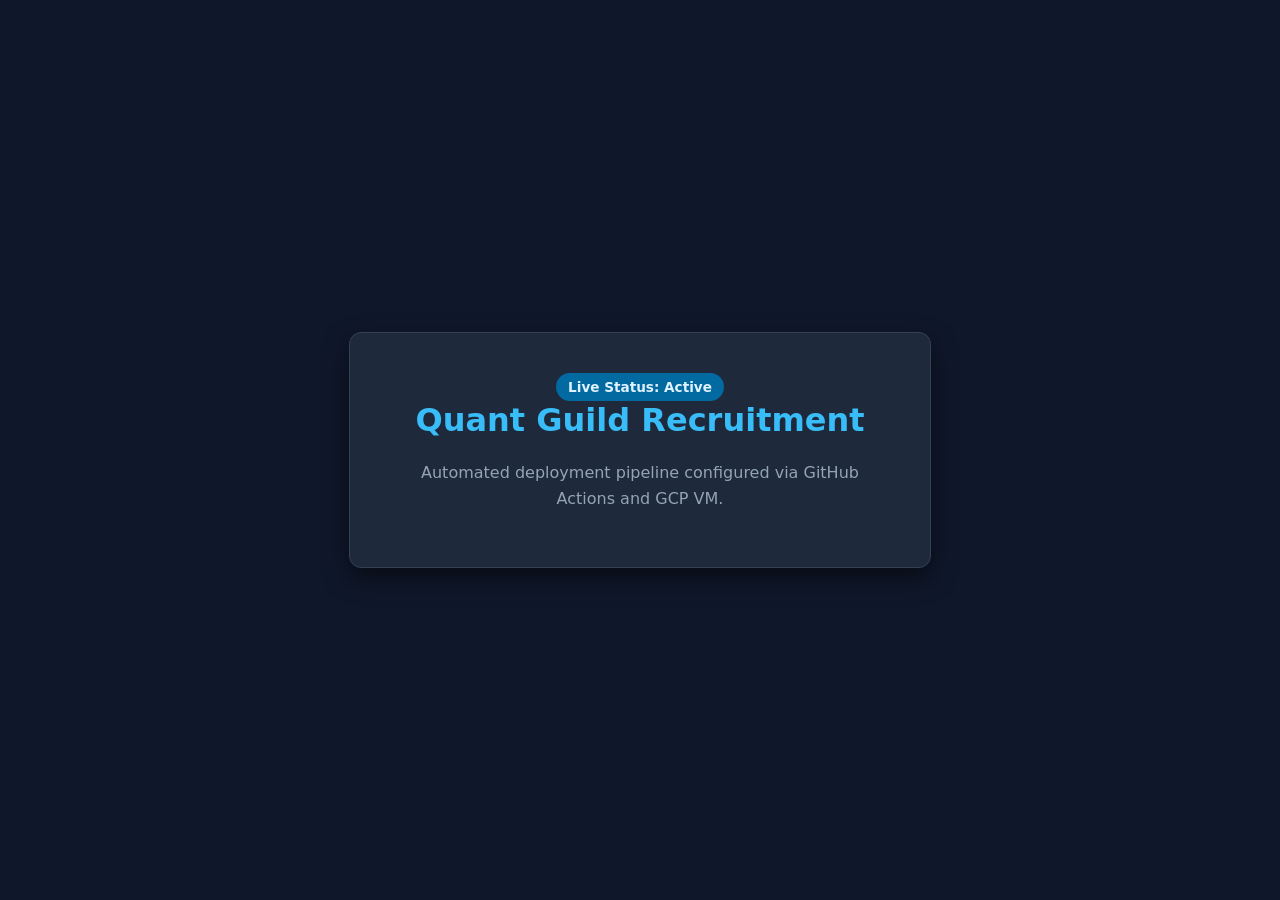
==== index.html @ cc19357f "workflow check" ====
<!DOCTYPE html>
<html lang="en">
<head>
    <meta charset="UTF-8">
    <meta name="viewport" content="width=device-width, initial-scale=1.0">
    <title>Trading Bot Recruitment</title>
    <style>
        body { font-family: system-ui, sans-serif; background: #0f172a; color: #f8fafc; display: flex; justify-content: center; align-items: center; min-height: 100vh; margin: 0; }
        .card { background: #1e293b; padding: 2.5rem; border-radius: 12px; box-shadow: 0 10px 25px rgba(0,0,0,0.5); max-width: 500px; text-align: center; border: 1px solid #334155; }
        h1 { color: #38bdf8; margin-top: 0; }
        p { color: #94a3b8; line-height: 1.6; }
        .status { display: inline-block; padding: 6px 12px; background: #0369a1; color: #e0f2fe; border-radius: 20px; font-size: 0.85rem; font-weight: 600; }
    </style>
</head>
<body>
    <div class="card">
        <span class="status">Live Status: Active</span>
        <h1>Quant Guild Recruitment</h1>
        <p>Automated deployment pipeline configured via GitHub Actions and GCP VM.</p>
    </div>
</body>
</html>
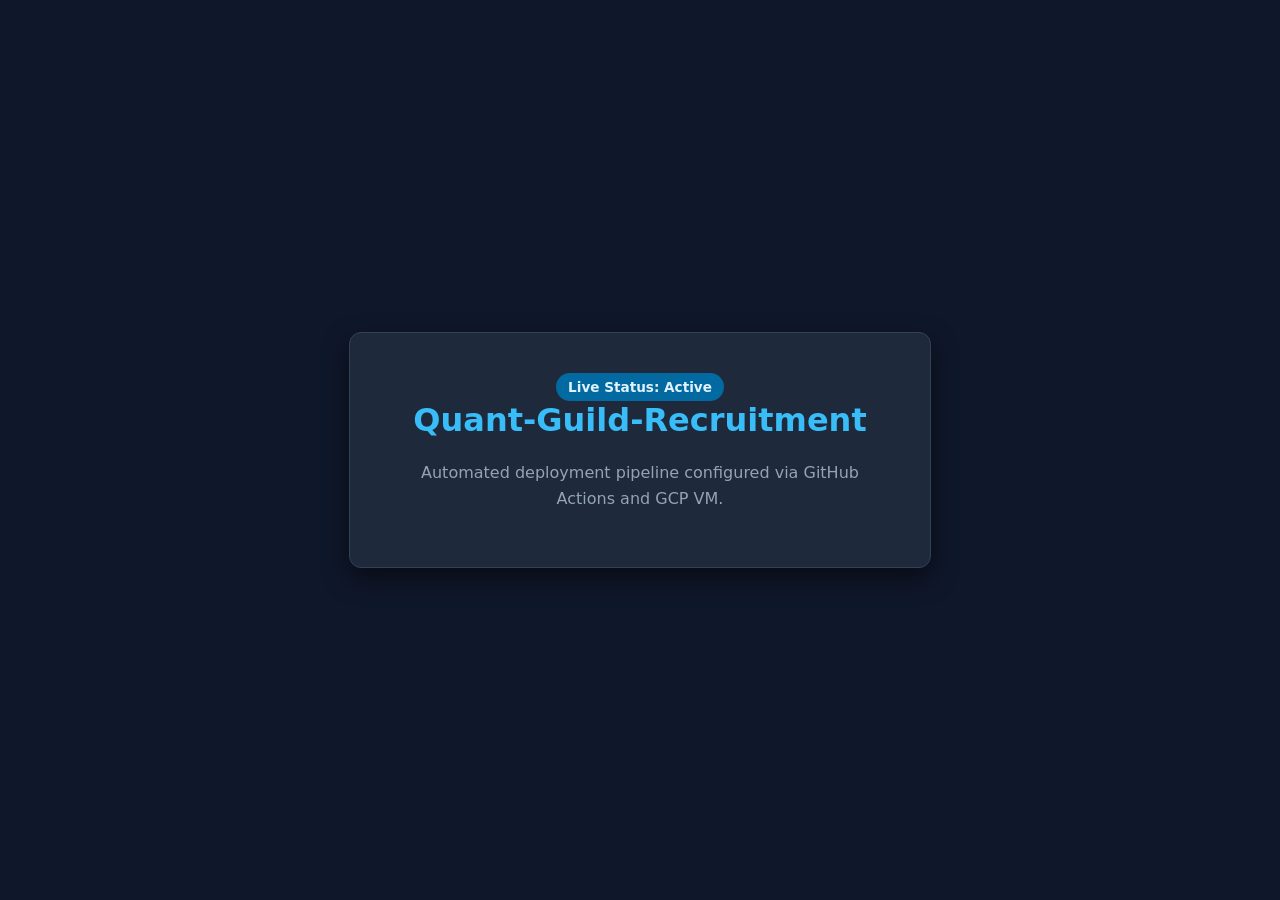
==== commit 2de19deb: "updated html" ====
--- a/index.html
+++ b/index.html
@@ -3,7 +3,7 @@
 <head>
     <meta charset="UTF-8">
     <meta name="viewport" content="width=device-width, initial-scale=1.0">
-    <title>Trading Bot Recruitment</title>
+    <title>Quant_Guild_Recruitment</title>
     <style>
         body { font-family: system-ui, sans-serif; background: #0f172a; color: #f8fafc; display: flex; justify-content: center; align-items: center; min-height: 100vh; margin: 0; }
         .card { background: #1e293b; padding: 2.5rem; border-radius: 12px; box-shadow: 0 10px 25px rgba(0,0,0,0.5); max-width: 500px; text-align: center; border: 1px solid #334155; }
@@ -15,7 +15,7 @@
 <body>
     <div class="card">
         <span class="status">Live Status: Active</span>
-        <h1>Quant Guild Recruitment</h1>
+        <h1>Quant-Guild-Recruitment</h1>
         <p>Automated deployment pipeline configured via GitHub Actions and GCP VM.</p>
     </div>
 </body>
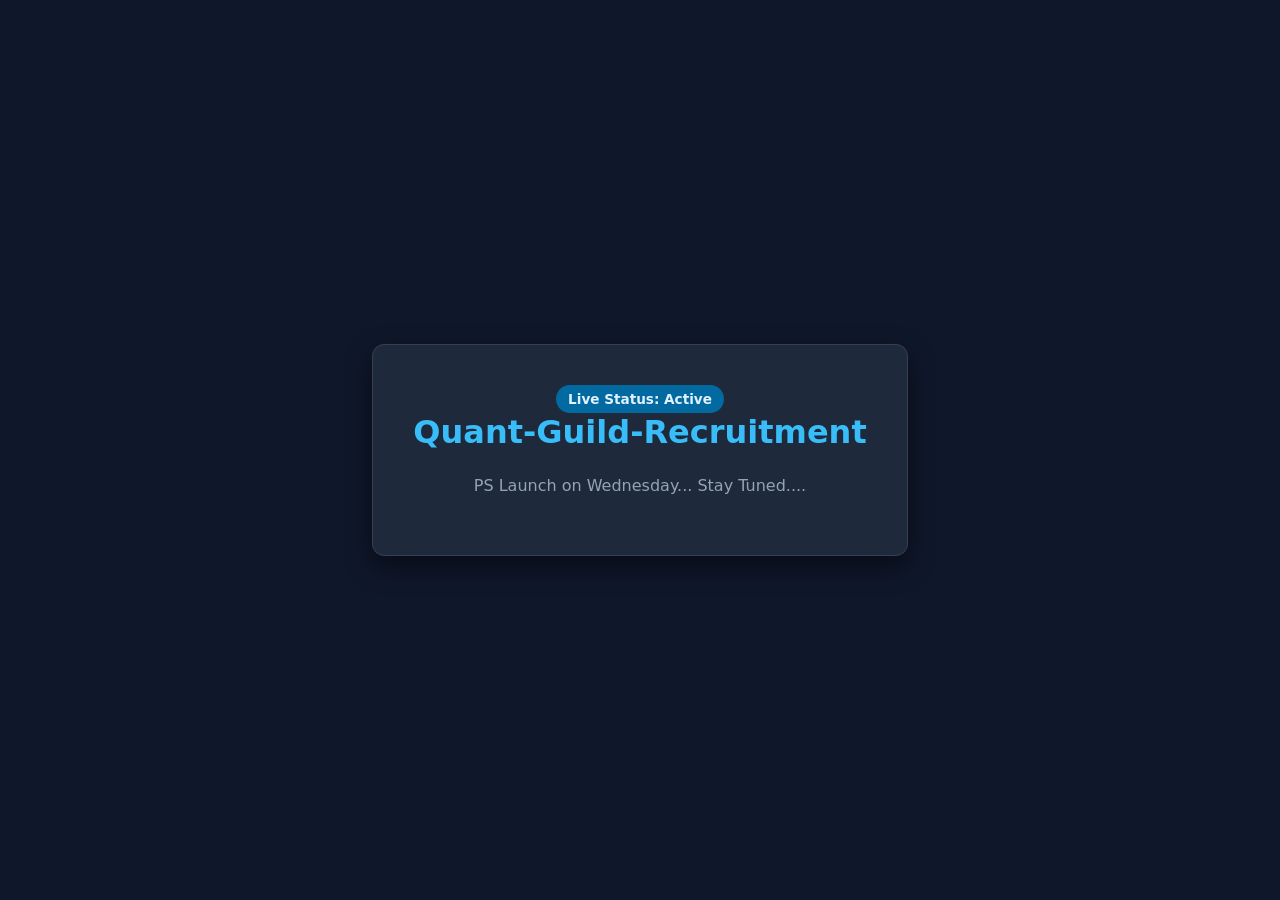
==== commit db98109c: "updated html" ====
--- a/index.html
+++ b/index.html
@@ -16,7 +16,7 @@
     <div class="card">
         <span class="status">Live Status: Active</span>
         <h1>Quant-Guild-Recruitment</h1>
-        <p>Automated deployment pipeline configured via GitHub Actions and GCP VM.</p>
+        <p>PS Launch on Wednesday... Stay Tuned....</p>
     </div>
 </body>
 </html>
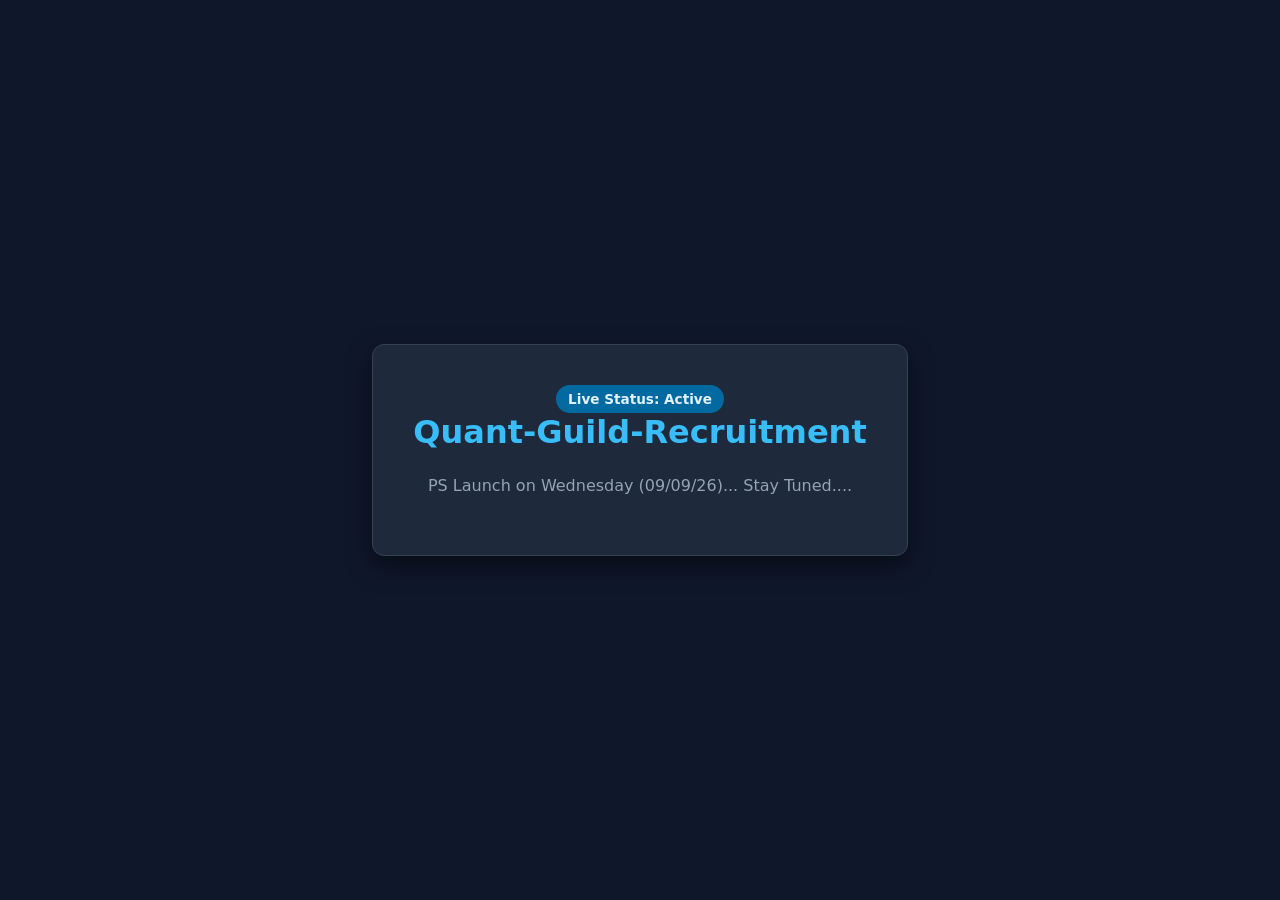
==== commit 53e94ac2: "updating html, tweaking" ====
--- a/index.html
+++ b/index.html
@@ -16,7 +16,7 @@
     <div class="card">
         <span class="status">Live Status: Active</span>
         <h1>Quant-Guild-Recruitment</h1>
-        <p>PS Launch on Wednesday... Stay Tuned....</p>
+        <p>PS Launch on Wednesday (09/09/26)... Stay Tuned....</p>
     </div>
 </body>
 </html>
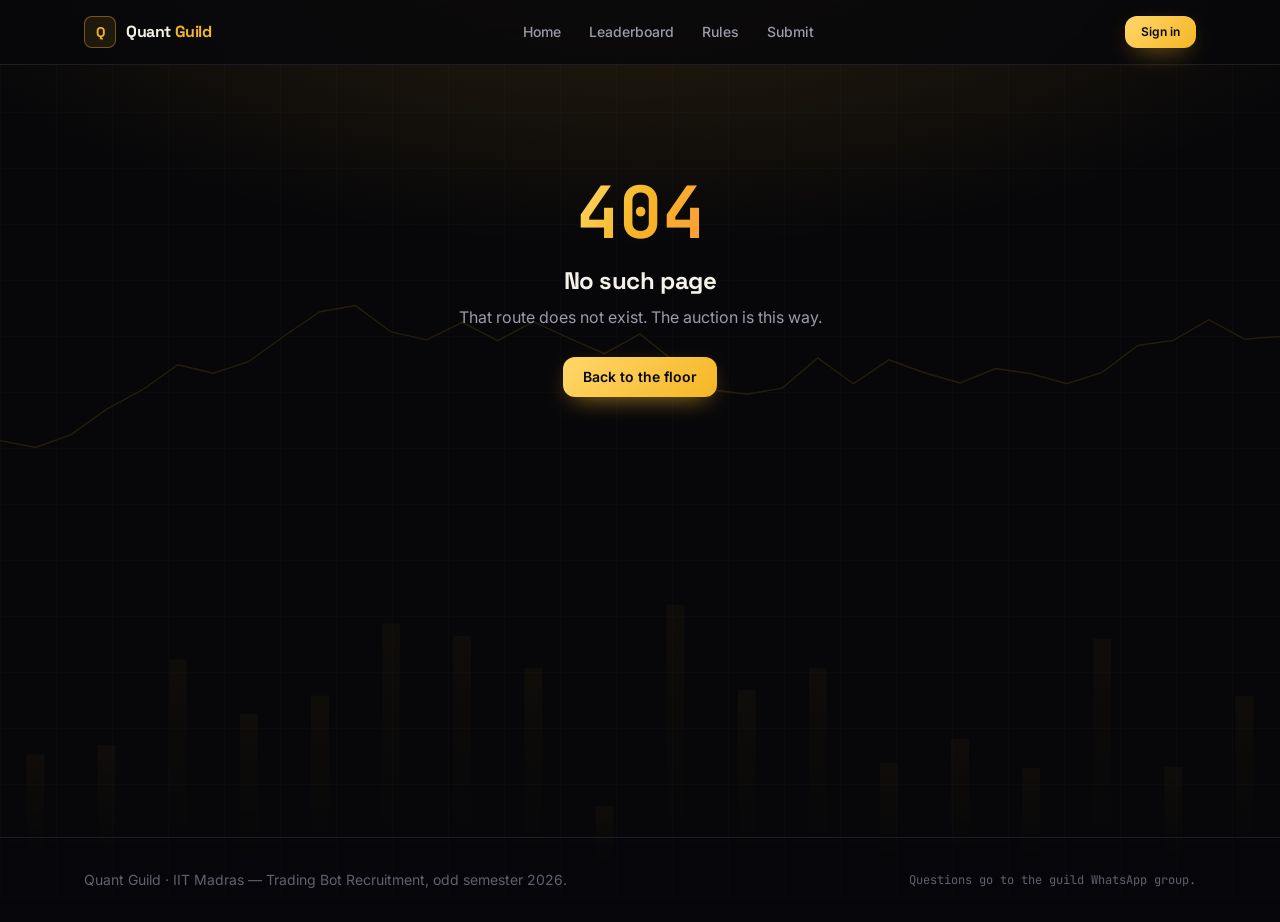
==== commit 75059c0e: "feat: competition website, live leaderboard, sandbox and showdown scheduler Turns the repo from an e" ====
--- a/index.html
+++ b/index.html
@@ -1,22 +1,39 @@
 <!DOCTYPE html>
 <html lang="en">
 <head>
-    <meta charset="UTF-8">
-    <meta name="viewport" content="width=device-width, initial-scale=1.0">
-    <title>Quant_Guild_Recruitment</title>
-    <style>
-        body { font-family: system-ui, sans-serif; background: #0f172a; color: #f8fafc; display: flex; justify-content: center; align-items: center; min-height: 100vh; margin: 0; }
-        .card { background: #1e293b; padding: 2.5rem; border-radius: 12px; box-shadow: 0 10px 25px rgba(0,0,0,0.5); max-width: 500px; text-align: center; border: 1px solid #334155; }
-        h1 { color: #38bdf8; margin-top: 0; }
-        p { color: #94a3b8; line-height: 1.6; }
-        .status { display: inline-block; padding: 6px 12px; background: #0369a1; color: #e0f2fe; border-radius: 20px; font-size: 0.85rem; font-weight: 600; }
-    </style>
+<meta charset="UTF-8">
+<meta name="viewport" content="width=device-width, initial-scale=1.0">
+<title>Quant Guild · Trading Bot Recruitment</title>
+<meta name="description" content="Build a bidding bot, submit it, and watch it fight the field every two hours. Quant Guild recruitment, IIT Madras.">
+<meta name="theme-color" content="#07070a">
+<link rel="icon" href="/web/favicon.svg" type="image/svg+xml">
+<link rel="preconnect" href="https://fonts.googleapis.com">
+<link rel="preconnect" href="https://fonts.gstatic.com" crossorigin>
+<link href="https://fonts.googleapis.com/css2?family=Space+Grotesk:wght@500;600;700&family=Inter:wght@400;500;600&family=JetBrains+Mono:wght@400;500;700&display=swap" rel="stylesheet">
+<link rel="stylesheet" href="/web/css/app.css">
 </head>
 <body>
-    <div class="card">
-        <span class="status">Live Status: Active</span>
-        <h1>Quant-Guild-Recruitment</h1>
-        <p>PS Launch on Wednesday (09/09/26)... Stay Tuned....</p>
-    </div>
+
+<!-- Animated trading-floor backdrop; purely decorative. -->
+<canvas id="backdrop" class="pointer-events-none fixed inset-0 -z-10 h-full w-full opacity-45" aria-hidden="true"></canvas>
+<div class="grid-backdrop pointer-events-none fixed inset-0 -z-10 opacity-25" aria-hidden="true"></div>
+<div class="hero-glow pointer-events-none fixed inset-0 -z-10" aria-hidden="true"></div>
+
+<a href="#app" class="sr-only focus:not-sr-only focus:absolute focus:left-4 focus:top-4 focus:z-50 focus:rounded-lg focus:bg-gold focus:px-4 focus:py-2 focus:font-semibold focus:text-void">Skip to content</a>
+
+<header id="nav" class="sticky top-0 z-40 border-b border-line/80 bg-void/80 backdrop-blur-xl"></header>
+
+<main id="app" class="min-h-[calc(100vh-8rem)]"></main>
+
+<footer class="border-t border-line/80 bg-void/60">
+  <div class="mx-auto flex max-w-6xl flex-col gap-3 px-5 py-8 text-sm text-ink-faint md:flex-row md:items-center md:justify-between">
+    <p>Quant Guild · IIT Madras — Trading Bot Recruitment, odd semester 2026.</p>
+    <p class="font-mono text-xs">Questions go to the guild WhatsApp group.</p>
+  </div>
+</footer>
+
+<div id="toasts" class="pointer-events-none fixed bottom-5 right-5 z-50 flex w-[min(24rem,calc(100vw-2.5rem))] flex-col gap-2"></div>
+
+<script type="module" src="/web/js/main.js"></script>
 </body>
 </html>
--- a/web/css/app.css
+++ b/web/css/app.css
@@ -0,0 +1,2 @@
+/*! tailwindcss v4.3.3 | MIT License | https://tailwindcss.com */
+@layer properties{@supports (((-webkit-hyphens:none)) and (not (margin-trim:inline))) or ((-moz-orient:inline) and (not (color:rgb(from red r g b)))){*,:before,:after,::backdrop{--tw-rotate-x:initial;--tw-rotate-y:initial;--tw-rotate-z:initial;--tw-skew-x:initial;--tw-skew-y:initial;--tw-space-y-reverse:0;--tw-divide-y-reverse:0;--tw-border-style:solid;--tw-gradient-position:initial;--tw-gradient-from:#0000;--tw-gradient-via:#0000;--tw-gradient-to:#0000;--tw-gradient-stops:initial;--tw-gradient-via-stops:initial;--tw-gradient-from-position:0%;--tw-gradient-via-position:50%;--tw-gradient-to-position:100%;--tw-leading:initial;--tw-font-weight:initial;--tw-tracking:initial;--tw-ordinal:initial;--tw-slashed-zero:initial;--tw-numeric-figure:initial;--tw-numeric-spacing:initial;--tw-numeric-fraction:initial;--tw-shadow:0 0 #0000;--tw-shadow-color:initial;--tw-shadow-alpha:100%;--tw-inset-shadow:0 0 #0000;--tw-inset-shadow-color:initial;--tw-inset-shadow-alpha:100%;--tw-ring-color:initial;--tw-ring-shadow:0 0 #0000;--tw-inset-ring-color:initial;--tw-inset-ring-shadow:0 0 #0000;--tw-ring-inset:initial;--tw-ring-offset-width:0px;--tw-ring-offset-color:#fff;--tw-ring-offset-shadow:0 0 #0000;--tw-backdrop-blur:initial;--tw-backdrop-brightness:initial;--tw-backdrop-contrast:initial;--tw-backdrop-grayscale:initial;--tw-backdrop-hue-rotate:initial;--tw-backdrop-invert:initial;--tw-backdrop-opacity:initial;--tw-backdrop-saturate:initial;--tw-backdrop-sepia:initial;--tw-duration:initial;--tw-scale-x:1;--tw-scale-y:1;--tw-scale-z:1;--tw-translate-x:0;--tw-translate-y:0;--tw-translate-z:0}}}@layer theme{:root,:host{--font-sans:-apple-system, BlinkMacSystemFont, "Segoe UI", Roboto, "Helvetica Neue", "Noto Sans", Arial, sans-serif, "Apple Color Emoji", "Segoe UI Emoji", "Segoe UI Symbol", "Noto Color Emoji";--font-mono:"JetBrains Mono", ui-monospace, "SFMono-Regular", monospace;--color-white:#fff;--spacing:.25rem;--container-sm:24rem;--container-md:28rem;--container-lg:32rem;--container-xl:36rem;--container-2xl:42rem;--container-3xl:48rem;--container-4xl:56rem;--container-5xl:64rem;--container-6xl:72rem;--text-xs:.75rem;--text-xs--line-height:calc(1 / .75);--text-sm:.875rem;--text-sm--line-height:calc(1.25 / .875);--text-base:1rem;--text-base--line-height:calc(1.5 / 1);--text-lg:1.125rem;--text-lg--line-height:calc(1.75 / 1.125);--text-xl:1.25rem;--text-xl--line-height:calc(1.75 / 1.25);--text-2xl:1.5rem;--text-2xl--line-height:calc(2 / 1.5);--text-3xl:1.875rem;--text-3xl--line-height:calc(2.25 / 1.875);--text-4xl:2.25rem;--text-4xl--line-height:calc(2.5 / 2.25);--text-5xl:3rem;--text-5xl--line-height:1;--text-7xl:4.5rem;--text-7xl--line-height:1;--font-weight-medium:500;--font-weight-semibold:600;--font-weight-bold:700;--tracking-tight:-.025em;--tracking-widest:.1em;--leading-relaxed:1.625;--radius-lg:.5rem;--radius-xl:.75rem;--radius-2xl:1rem;--blur-sm:8px;--blur-xl:24px;--default-transition-duration:.15s;--default-transition-timing-function:cubic-bezier(.4, 0, .2, 1);--default-font-family:var(--font-sans);--default-mono-font-family:var(--font-mono);--color-void:#07070a;--color-surface:#0e0e13;--color-surface-2:#15151d;--color-line:#23232e;--color-line-bright:#34344a;--color-ink:#f5f2e8;--color-ink-dim:#9b9baa;--color-ink-faint:#61616f;--color-gold:#f5b625;--color-gold-soft:#ffd76a;--color-gold-deep:#b8850f;--color-gain:#34d399;--color-loss:#f75c5c;--color-cyan:#4cc9f0;--color-violet:#a78bfa;--font-heading:"Space Grotesk", ui-sans-serif, system-ui, sans-serif;--font-body:"Inter", ui-sans-serif, system-ui, sans-serif;--animate-marquee:marquee 40s linear infinite;--animate-pulse-dot:pulse-dot 2s ease-in-out infinite;--animate-rise:rise .5s cubic-bezier(.22, 1, .36, 1) both;--animate-flicker:flicker 4s ease-in-out infinite}}@layer base{*,:after,:before,::backdrop{box-sizing:border-box;border:0 solid;margin:0;padding:0}::file-selector-button{box-sizing:border-box;border:0 solid;margin:0;padding:0}html,:host{-webkit-text-size-adjust:100%;tab-size:4;line-height:1.5;font-family:var(--default-font-family,-apple-system, BlinkMacSystemFont, "Segoe UI", Roboto, "Helvetica Neue", "Noto Sans", Arial, sans-serif, "Apple Color Emoji", "Segoe UI Emoji", "Segoe UI Symbol", "Noto Color Emoji");font-feature-settings:var(--default-font-feature-settings,normal);font-variation-settings:var(--default-font-variation-settings,normal);-webkit-tap-highlight-color:transparent}hr{height:0;color:inherit;border-top-width:1px}abbr:where([title]){-webkit-text-decoration:underline dotted;text-decoration:underline dotted}h1,h2,h3,h4,h5,h6{font-size:inherit;font-weight:inherit}a{color:inherit;-webkit-text-decoration:inherit;-webkit-text-decoration:inherit;-webkit-text-decoration:inherit;text-decoration:inherit}b,strong{font-weight:bolder}code,kbd,samp,pre{font-family:var(--default-mono-font-family,ui-monospace, SFMono-Regular, Menlo, Monaco, Consolas, "Liberation Mono", "Courier New", monospace);font-feature-settings:var(--default-mono-font-feature-settings,normal);font-variation-settings:var(--default-mono-font-variation-settings,normal);font-size:1em}small{font-size:80%}sub,sup{vertical-align:baseline;font-size:75%;line-height:0;position:relative}sub{bottom:-.25em}sup{top:-.5em}table{text-indent:0;border-color:inherit;border-collapse:collapse}:-moz-focusring:where(:not(iframe)){outline:auto}progress{vertical-align:baseline}summary{display:list-item}ol,ul,menu{list-style:none}img,svg,video,canvas,audio,iframe,embed,object{vertical-align:middle;display:block}img,video{max-width:100%;height:auto}button,input,select,optgroup,textarea{font:inherit;font-feature-settings:inherit;font-variation-settings:inherit;letter-spacing:inherit;color:inherit;opacity:1;background-color:#0000;border-radius:0}::file-selector-button{font:inherit;font-feature-settings:inherit;font-variation-settings:inherit;letter-spacing:inherit;color:inherit;opacity:1;background-color:#0000;border-radius:0}:where(select:is([multiple],[size])) optgroup{font-weight:bolder}:where(select:is([multiple],[size])) optgroup option{padding-inline-start:20px}::file-selector-button{margin-inline-end:4px}::placeholder{opacity:1}@supports (not ((-webkit-appearance:-apple-pay-button))) or (contain-intrinsic-size:1px){::placeholder{color:currentColor}@supports (color:color-mix(in lab, red, red)){::placeholder{color:color-mix(in oklab, currentcolor 50%, transparent)}}}textarea{resize:vertical}::-webkit-search-decoration{-webkit-appearance:none}::-webkit-date-and-time-value{min-height:1lh;text-align:inherit}::-webkit-datetime-edit{display:inline-flex}::-webkit-datetime-edit-fields-wrapper{padding:0}::-webkit-datetime-edit{padding-block:0}::-webkit-datetime-edit-year-field{padding-block:0}::-webkit-datetime-edit-month-field{padding-block:0}::-webkit-datetime-edit-day-field{padding-block:0}::-webkit-datetime-edit-hour-field{padding-block:0}::-webkit-datetime-edit-minute-field{padding-block:0}::-webkit-datetime-edit-second-field{padding-block:0}::-webkit-datetime-edit-millisecond-field{padding-block:0}::-webkit-datetime-edit-meridiem-field{padding-block:0}::-webkit-calendar-picker-indicator{line-height:1}:-moz-ui-invalid{box-shadow:none}button,input:where([type=button],[type=reset],[type=submit]){appearance:button}::file-selector-button{appearance:button}::-webkit-inner-spin-button{height:auto}::-webkit-outer-spin-button{height:auto}[hidden]:where(:not([hidden=until-found])){display:none!important}html{scroll-behavior:smooth;color-scheme:dark}body{background-color:var(--color-void);color:var(--color-ink);font-family:var(--font-body);-webkit-font-smoothing:antialiased;overflow-x:hidden}h1,h2,h3,h4{font-family:var(--font-heading);letter-spacing:-.02em}::selection{background:#f5b62559}@supports (color:color-mix(in lab, red, red)){::selection{background:color-mix(in oklab, var(--color-gold) 35%, transparent)}}::selection{color:var(--color-ink)}:focus-visible{outline:2px solid var(--color-gold);outline-offset:2px;border-radius:4px}::-webkit-scrollbar{width:10px;height:10px}::-webkit-scrollbar-track{background:var(--color-void)}::-webkit-scrollbar-thumb{background:var(--color-line-bright);border:2px solid var(--color-void);border-radius:99px}::-webkit-scrollbar-thumb:hover{background:var(--color-gold-deep)}}@layer components{.panel{border-radius:var(--radius-2xl);border-style:var(--tw-border-style);border-width:1px;border-color:var(--color-line);background-color:#0e0e13cc}@supports (color:color-mix(in lab, red, red)){.panel{background-color:color-mix(in oklab, var(--color-surface) 80%, transparent)}}.panel{--tw-backdrop-blur:blur(var(--blur-sm));-webkit-backdrop-filter:var(--tw-backdrop-blur,) var(--tw-backdrop-brightness,) var(--tw-backdrop-contrast,) var(--tw-backdrop-grayscale,) var(--tw-backdrop-hue-rotate,) var(--tw-backdrop-invert,) var(--tw-backdrop-opacity,) var(--tw-backdrop-saturate,) var(--tw-backdrop-sepia,);backdrop-filter:var(--tw-backdrop-blur,) var(--tw-backdrop-brightness,) var(--tw-backdrop-contrast,) var(--tw-backdrop-grayscale,) var(--tw-backdrop-hue-rotate,) var(--tw-backdrop-invert,) var(--tw-backdrop-opacity,) var(--tw-backdrop-saturate,) var(--tw-backdrop-sepia,)}.panel-glow{box-shadow:0 0 0 1px #f5b6251f,0 24px 70px -30px #f5b62573}@supports (color:color-mix(in lab, red, red)){.panel-glow{box-shadow:0 0 0 1px color-mix(in oklab, var(--color-gold) 12%, transparent), 0 24px 70px -30px color-mix(in oklab, var(--color-gold) 45%, transparent)}}.btn,.btn-gold,.btn-ghost{justify-content:center;align-items:center;gap:calc(var(--spacing) * 2);border-radius:var(--radius-xl);padding-inline:calc(var(--spacing) * 5);padding-block:calc(var(--spacing) * 2.5);font-size:var(--text-sm);line-height:var(--tw-leading,var(--text-sm--line-height));--tw-font-weight:var(--font-weight-semibold);font-weight:var(--font-weight-semibold);transition-property:all;transition-timing-function:var(--tw-ease,var(--default-transition-timing-function));transition-duration:var(--tw-duration,var(--default-transition-duration));--tw-duration:.2s;-webkit-user-select:none;user-select:none;transition-duration:.2s;display:inline-flex}:is(.btn,.btn-gold,.btn-ghost):disabled{cursor:not-allowed;opacity:.45}.btn-gold{color:var(--color-void);background:linear-gradient(135deg, var(--color-gold-soft), var(--color-gold));box-shadow:0 8px 26px -10px #f5b625cc}@supports (color:color-mix(in lab, red, red)){.btn-gold{box-shadow:0 8px 26px -10px color-mix(in oklab, var(--color-gold) 80%, transparent)}}.btn-gold:hover:not(:disabled){transform:translateY(-1px);box-shadow:0 14px 34px -12px #f5b625e6}@supports (color:color-mix(in lab, red, red)){.btn-gold:hover:not(:disabled){box-shadow:0 14px 34px -12px color-mix(in oklab, var(--color-gold) 90%, transparent)}}.btn-ghost{border-style:var(--tw-border-style);border-width:1px;border-color:var(--color-line-bright);background-color:#15151d99}@supports (color:color-mix(in lab, red, red)){.btn-ghost{background-color:color-mix(in oklab, var(--color-surface-2) 60%, transparent)}}.btn-ghost{color:var(--color-ink)}.btn-ghost:hover:not(:disabled){border-color:#f5b62580}@supports (color:color-mix(in lab, red, red)){.btn-ghost:hover:not(:disabled){border-color:color-mix(in oklab, var(--color-gold) 50%, transparent)}}.btn-ghost:hover:not(:disabled){color:var(--color-gold)}.chip{align-items:center;gap:calc(var(--spacing) * 1.5);border-style:var(--tw-border-style);border-width:1px;border-color:var(--color-line-bright);background-color:#15151db3;border-radius:3.40282e38px;display:inline-flex}@supports (color:color-mix(in lab, red, red)){.chip{background-color:color-mix(in oklab, var(--color-surface-2) 70%, transparent)}}.chip{padding-inline:calc(var(--spacing) * 3);padding-block:var(--spacing);font-family:var(--font-mono);--tw-tracking:var(--tracking-widest);letter-spacing:var(--tracking-widest);color:var(--color-ink-dim);text-transform:uppercase;font-size:11px}.stat-value{font-family:var(--font-heading);font-size:var(--text-3xl);line-height:var(--tw-leading,var(--text-3xl--line-height));--tw-font-weight:var(--font-weight-bold);font-weight:var(--font-weight-bold);color:var(--color-ink);--tw-numeric-spacing:tabular-nums;font-variant-numeric:var(--tw-ordinal,) var(--tw-slashed-zero,) var(--tw-numeric-figure,) var(--tw-numeric-spacing,) var(--tw-numeric-fraction,)}@media (min-width:48rem){.stat-value{font-size:var(--text-4xl);line-height:var(--tw-leading,var(--text-4xl--line-height))}}.stat-label{margin-top:var(--spacing);font-family:var(--font-mono);--tw-tracking:.18em;letter-spacing:.18em;color:var(--color-ink-faint);text-transform:uppercase;font-size:11px}.field{border-radius:var(--radius-xl);border-style:var(--tw-border-style);border-width:1px;border-color:var(--color-line);background-color:#07070ab3;width:100%}@supports (color:color-mix(in lab, red, red)){.field{background-color:color-mix(in oklab, var(--color-void) 70%, transparent)}}.field{padding-inline:calc(var(--spacing) * 3.5);padding-block:calc(var(--spacing) * 2.5);font-family:var(--font-mono);font-size:var(--text-sm);line-height:var(--tw-leading,var(--text-sm--line-height));color:var(--color-ink);transition-property:color,background-color,border-color,outline-color,text-decoration-color,fill,stroke,--tw-gradient-from,--tw-gradient-via,--tw-gradient-to;transition-timing-function:var(--tw-ease,var(--default-transition-timing-function));transition-duration:var(--tw-duration,var(--default-transition-duration))}.field:focus{border-color:#f5b62599}@supports (color:color-mix(in lab, red, red)){.field:focus{border-color:color-mix(in oklab, var(--color-gold) 60%, transparent)}}.field:focus{--tw-outline-style:none;outline-style:none}.link-underline{color:var(--color-gold);transition-property:color,background-color,border-color,outline-color,text-decoration-color,fill,stroke,--tw-gradient-from,--tw-gradient-via,--tw-gradient-to;transition-timing-function:var(--tw-ease,var(--default-transition-timing-function));transition-duration:var(--tw-duration,var(--default-transition-duration));position:relative}.link-underline:after{content:"";bottom:calc(var(--spacing) * -.5);background-color:var(--color-gold);width:0;height:1px;transition-property:all;transition-timing-function:var(--tw-ease,var(--default-transition-timing-function));transition-duration:var(--tw-duration,var(--default-transition-duration));--tw-duration:.3s;transition-duration:.3s;position:absolute;left:0}.link-underline:hover:after{width:100%}.rule-gold{background:linear-gradient(90deg,#0000,#f5b6258c,#0000)}@supports (color:color-mix(in lab, red, red)){.rule-gold{background:linear-gradient(90deg, transparent, color-mix(in oklab, var(--color-gold) 55%, transparent), transparent)}}.rule-gold{height:1px}.row-flash{animation:1.4s ease-out rank-flash}.hero-glow{background:radial-gradient(90% 55% at 50% -10%,#f5b62529,#0000 70%)}@supports (color:color-mix(in lab, red, red)){.hero-glow{background:radial-gradient(ellipse 90% 55% at 50% -10%, color-mix(in oklab, var(--color-gold) 16%, transparent), transparent 70%)}}[data-ring]{transition:stroke-dashoffset .8s linear}}@layer utilities{.pointer-events-auto{pointer-events:auto}.pointer-events-none{pointer-events:none}.invisible{visibility:hidden}.sr-only{clip-path:inset(50%);white-space:nowrap;border-width:0;width:1px;height:1px;margin:-1px;padding:0;position:absolute;overflow:hidden}.absolute{position:absolute}.fixed{position:fixed}.relative{position:relative}.static{position:static}.sticky{position:sticky}.inset-0{inset:0}.inset-x-0{inset-inline:0}.inset-x-2{inset-inline:calc(var(--spacing) * 2)}.inset-y-0{inset-block:0}.-top-px{top:-1px}.top-0{top:0}.top-0\.5{top:calc(var(--spacing) * .5)}.top-3{top:calc(var(--spacing) * 3)}.right-0{right:0}.right-5{right:calc(var(--spacing) * 5)}.-bottom-px{bottom:-1px}.bottom-5{bottom:calc(var(--spacing) * 5)}.left-0{left:0}.left-0\.5{left:calc(var(--spacing) * .5)}.left-\[1\.375rem\]{left:1.375rem}.left-\[5px\]{left:5px}.-z-10{z-index:calc(10 * -1)}.z-10{z-index:10}.z-40{z-index:40}.z-50{z-index:50}.container{width:100%}@media (min-width:40rem){.container{max-width:40rem}}@media (min-width:48rem){.container{max-width:48rem}}@media (min-width:64rem){.container{max-width:64rem}}@media (min-width:80rem){.container{max-width:80rem}}@media (min-width:96rem){.container{max-width:96rem}}.mx-auto{margin-inline:auto}.my-12{margin-block:calc(var(--spacing) * 12)}.mt-0\.5{margin-top:calc(var(--spacing) * .5)}.mt-1{margin-top:var(--spacing)}.mt-1\.5{margin-top:calc(var(--spacing) * 1.5)}.mt-2{margin-top:calc(var(--spacing) * 2)}.mt-3{margin-top:calc(var(--spacing) * 3)}.mt-4{margin-top:calc(var(--spacing) * 4)}.mt-5{margin-top:calc(var(--spacing) * 5)}.mt-6{margin-top:calc(var(--spacing) * 6)}.mt-7{margin-top:calc(var(--spacing) * 7)}.mt-8{margin-top:calc(var(--spacing) * 8)}.mt-10{margin-top:calc(var(--spacing) * 10)}.ml-1\.5{margin-left:calc(var(--spacing) * 1.5)}.ml-2{margin-left:calc(var(--spacing) * 2)}.block{display:block}.contents{display:contents}.flex{display:flex}.grid{display:grid}.hidden{display:none}.inline{display:inline}.table{display:table}.h-1\.5{height:calc(var(--spacing) * 1.5)}.h-2{height:calc(var(--spacing) * 2)}.h-2\.5{height:calc(var(--spacing) * 2.5)}.h-5{height:calc(var(--spacing) * 5)}.h-6{height:calc(var(--spacing) * 6)}.h-8{height:calc(var(--spacing) * 8)}.h-12{height:calc(var(--spacing) * 12)}.h-16{height:calc(var(--spacing) * 16)}.h-52{height:calc(var(--spacing) * 52)}.h-full{height:100%}.h-px{height:1px}.max-h-96{max-height:calc(var(--spacing) * 96)}.max-h-\[28rem\]{max-height:28rem}.min-h-\[3\.5rem\]{min-height:3.5rem}.min-h-\[70vh\]{min-height:70vh}.min-h-\[calc\(100vh-8rem\)\]{min-height:calc(100vh - 8rem)}.w-1\.5{width:calc(var(--spacing) * 1.5)}.w-2{width:calc(var(--spacing) * 2)}.w-2\.5{width:calc(var(--spacing) * 2.5)}.w-3{width:calc(var(--spacing) * 3)}.w-5{width:calc(var(--spacing) * 5)}.w-8{width:calc(var(--spacing) * 8)}.w-11{width:calc(var(--spacing) * 11)}.w-12{width:calc(var(--spacing) * 12)}.w-16{width:calc(var(--spacing) * 16)}.w-20{width:calc(var(--spacing) * 20)}.w-24{width:calc(var(--spacing) * 24)}.w-28{width:calc(var(--spacing) * 28)}.w-52{width:calc(var(--spacing) * 52)}.w-\[min\(24rem\,calc\(100vw-2\.5rem\)\)\]{width:min(24rem,100vw - 2.5rem)}.w-full{width:100%}.w-max{width:max-content}.w-px{width:1px}.max-w-2xl{max-width:var(--container-2xl)}.max-w-3xl{max-width:var(--container-3xl)}.max-w-4xl{max-width:var(--container-4xl)}.max-w-5xl{max-width:var(--container-5xl)}.max-w-6xl{max-width:var(--container-6xl)}.max-w-\[9rem\]{max-width:9rem}.max-w-lg{max-width:var(--container-lg)}.max-w-md{max-width:var(--container-md)}.max-w-sm{max-width:var(--container-sm)}.max-w-xl{max-width:var(--container-xl)}.min-w-0{min-width:0}.min-w-\[38rem\]{min-width:38rem}.flex-1{flex:1}.shrink-0{flex-shrink:0}.grow{flex-grow:1}.-rotate-90{rotate:-90deg}.rotate-90{rotate:90deg}.transform{transform:var(--tw-rotate-x,) var(--tw-rotate-y,) var(--tw-rotate-z,) var(--tw-skew-x,) var(--tw-skew-y,)}.animate-flicker{animation:var(--animate-flicker)}.animate-marquee{animation:var(--animate-marquee)}.animate-pulse-dot{animation:var(--animate-pulse-dot)}.animate-rise{animation:var(--animate-rise)}.cursor-pointer{cursor:pointer}.resize{resize:both}.grid-cols-2{grid-template-columns:repeat(2,minmax(0,1fr))}.grid-cols-\[auto_1fr_1fr\]{grid-template-columns:auto 1fr 1fr}.flex-col{flex-direction:column}.flex-wrap{flex-wrap:wrap}.place-items-center{place-items:center}.items-center{align-items:center}.items-end{align-items:flex-end}.items-start{align-items:flex-start}.justify-between{justify-content:space-between}.justify-center{justify-content:center}.gap-1{gap:var(--spacing)}.gap-2{gap:calc(var(--spacing) * 2)}.gap-2\.5{gap:calc(var(--spacing) * 2.5)}.gap-3{gap:calc(var(--spacing) * 3)}.gap-4{gap:calc(var(--spacing) * 4)}.gap-5{gap:calc(var(--spacing) * 5)}.gap-6{gap:calc(var(--spacing) * 6)}.gap-8{gap:calc(var(--spacing) * 8)}.gap-12{gap:calc(var(--spacing) * 12)}:where(.space-y-0>:not(:last-child)){--tw-space-y-reverse:0;margin-block:0}:where(.space-y-1\.5>:not(:last-child)){--tw-space-y-reverse:0;margin-block-start:calc(calc(var(--spacing) * 1.5) * var(--tw-space-y-reverse));margin-block-end:calc(calc(var(--spacing) * 1.5) * calc(1 - var(--tw-space-y-reverse)))}:where(.space-y-2>:not(:last-child)){--tw-space-y-reverse:0;margin-block-start:calc(calc(var(--spacing) * 2) * var(--tw-space-y-reverse));margin-block-end:calc(calc(var(--spacing) * 2) * calc(1 - var(--tw-space-y-reverse)))}:where(.space-y-3>:not(:last-child)){--tw-space-y-reverse:0;margin-block-start:calc(calc(var(--spacing) * 3) * var(--tw-space-y-reverse));margin-block-end:calc(calc(var(--spacing) * 3) * calc(1 - var(--tw-space-y-reverse)))}.gap-x-6{column-gap:calc(var(--spacing) * 6)}.gap-y-3{row-gap:calc(var(--spacing) * 3)}:where(.divide-y>:not(:last-child)){--tw-divide-y-reverse:0;border-bottom-style:var(--tw-border-style);border-top-style:var(--tw-border-style);border-top-width:calc(1px * var(--tw-divide-y-reverse));border-bottom-width:calc(1px * calc(1 - var(--tw-divide-y-reverse)))}:where(.divide-line\/60>:not(:last-child)){border-color:#23232e99}@supports (color:color-mix(in lab, red, red)){:where(.divide-line\/60>:not(:last-child)){border-color:color-mix(in oklab, var(--color-line) 60%, transparent)}}:where(.divide-line\/70>:not(:last-child)){border-color:#23232eb3}@supports (color:color-mix(in lab, red, red)){:where(.divide-line\/70>:not(:last-child)){border-color:color-mix(in oklab, var(--color-line) 70%, transparent)}}.justify-self-center{justify-self:center}.truncate{text-overflow:ellipsis;white-space:nowrap;overflow:hidden}.overflow-hidden{overflow:hidden}.overflow-x-auto{overflow-x:auto}.overflow-y-auto{overflow-y:auto}.rounded-2xl{border-radius:var(--radius-2xl)}.rounded-full{border-radius:3.40282e38px}.rounded-lg{border-radius:var(--radius-lg)}.rounded-xl{border-radius:var(--radius-xl)}.border{border-style:var(--tw-border-style);border-width:1px}.border-2{border-style:var(--tw-border-style);border-width:2px}.border-y{border-block-style:var(--tw-border-style);border-block-width:1px}.border-t{border-top-style:var(--tw-border-style);border-top-width:1px}.border-b{border-bottom-style:var(--tw-border-style);border-bottom-width:1px}.border-dashed{--tw-border-style:dashed;border-style:dashed}.border-\[\#c98a4b\]\/50{border-color:oklab(68.41% .0484011 .0995219/.5)}.border-cyan\/40{border-color:#4cc9f066}@supports (color:color-mix(in lab, red, red)){.border-cyan\/40{border-color:color-mix(in oklab, var(--color-cyan) 40%, transparent)}}.border-gain\/40{border-color:#34d39966}@supports (color:color-mix(in lab, red, red)){.border-gain\/40{border-color:color-mix(in oklab, var(--color-gain) 40%, transparent)}}.border-gain\/45{border-color:#34d39973}@supports (color:color-mix(in lab, red, red)){.border-gain\/45{border-color:color-mix(in oklab, var(--color-gain) 45%, transparent)}}.border-gold\/40{border-color:#f5b62566}@supports (color:color-mix(in lab, red, red)){.border-gold\/40{border-color:color-mix(in oklab, var(--color-gold) 40%, transparent)}}.border-gold\/45{border-color:#f5b62573}@supports (color:color-mix(in lab, red, red)){.border-gold\/45{border-color:color-mix(in oklab, var(--color-gold) 45%, transparent)}}.border-gold\/50{border-color:#f5b62580}@supports (color:color-mix(in lab, red, red)){.border-gold\/50{border-color:color-mix(in oklab, var(--color-gold) 50%, transparent)}}.border-gold\/60{border-color:#f5b62599}@supports (color:color-mix(in lab, red, red)){.border-gold\/60{border-color:color-mix(in oklab, var(--color-gold) 60%, transparent)}}.border-gold\/70{border-color:#f5b625b3}@supports (color:color-mix(in lab, red, red)){.border-gold\/70{border-color:color-mix(in oklab, var(--color-gold) 70%, transparent)}}.border-ink-dim\/40{border-color:#9b9baa66}@supports (color:color-mix(in lab, red, red)){.border-ink-dim\/40{border-color:color-mix(in oklab, var(--color-ink-dim) 40%, transparent)}}.border-line{border-color:var(--color-line)}.border-line-bright{border-color:var(--color-line-bright)}.border-line\/40{border-color:#23232e66}@supports (color:color-mix(in lab, red, red)){.border-line\/40{border-color:color-mix(in oklab, var(--color-line) 40%, transparent)}}.border-line\/60{border-color:#23232e99}@supports (color:color-mix(in lab, red, red)){.border-line\/60{border-color:color-mix(in oklab, var(--color-line) 60%, transparent)}}.border-line\/70{border-color:#23232eb3}@supports (color:color-mix(in lab, red, red)){.border-line\/70{border-color:color-mix(in oklab, var(--color-line) 70%, transparent)}}.border-line\/80{border-color:#23232ecc}@supports (color:color-mix(in lab, red, red)){.border-line\/80{border-color:color-mix(in oklab, var(--color-line) 80%, transparent)}}.border-loss\/35{border-color:#f75c5c59}@supports (color:color-mix(in lab, red, red)){.border-loss\/35{border-color:color-mix(in oklab, var(--color-loss) 35%, transparent)}}.border-loss\/40{border-color:#f75c5c66}@supports (color:color-mix(in lab, red, red)){.border-loss\/40{border-color:color-mix(in oklab, var(--color-loss) 40%, transparent)}}.border-loss\/45{border-color:#f75c5c73}@supports (color:color-mix(in lab, red, red)){.border-loss\/45{border-color:color-mix(in oklab, var(--color-loss) 45%, transparent)}}.border-violet\/40{border-color:#a78bfa66}@supports (color:color-mix(in lab, red, red)){.border-violet\/40{border-color:color-mix(in oklab, var(--color-violet) 40%, transparent)}}.bg-\[\#c98a4b\]\/10{background-color:oklab(68.41% .0484011 .0995219/.1)}.bg-gain{background-color:var(--color-gain)}.bg-gain\/10{background-color:#34d3991a}@supports (color:color-mix(in lab, red, red)){.bg-gain\/10{background-color:color-mix(in oklab, var(--color-gain) 10%, transparent)}}.bg-gold{background-color:var(--color-gold)}.bg-gold\/10{background-color:#f5b6251a}@supports (color:color-mix(in lab, red, red)){.bg-gold\/10{background-color:color-mix(in oklab, var(--color-gold) 10%, transparent)}}.bg-gold\/15{background-color:#f5b62526}@supports (color:color-mix(in lab, red, red)){.bg-gold\/15{background-color:color-mix(in oklab, var(--color-gold) 15%, transparent)}}.bg-ink-dim\/10{background-color:#9b9baa1a}@supports (color:color-mix(in lab, red, red)){.bg-ink-dim\/10{background-color:color-mix(in oklab, var(--color-ink-dim) 10%, transparent)}}.bg-line{background-color:var(--color-line)}.bg-line-bright{background-color:var(--color-line-bright)}.bg-loss{background-color:var(--color-loss)}.bg-loss\/10{background-color:#f75c5c1a}@supports (color:color-mix(in lab, red, red)){.bg-loss\/10{background-color:color-mix(in oklab, var(--color-loss) 10%, transparent)}}.bg-surface-2{background-color:var(--color-surface-2)}.bg-surface-2\/50{background-color:#15151d80}@supports (color:color-mix(in lab, red, red)){.bg-surface-2\/50{background-color:color-mix(in oklab, var(--color-surface-2) 50%, transparent)}}.bg-surface-2\/60{background-color:#15151d99}@supports (color:color-mix(in lab, red, red)){.bg-surface-2\/60{background-color:color-mix(in oklab, var(--color-surface-2) 60%, transparent)}}.bg-surface-2\/70{background-color:#15151db3}@supports (color:color-mix(in lab, red, red)){.bg-surface-2\/70{background-color:color-mix(in oklab, var(--color-surface-2) 70%, transparent)}}.bg-surface\/50{background-color:#0e0e1380}@supports (color:color-mix(in lab, red, red)){.bg-surface\/50{background-color:color-mix(in oklab, var(--color-surface) 50%, transparent)}}.bg-surface\/95{background-color:#0e0e13f2}@supports (color:color-mix(in lab, red, red)){.bg-surface\/95{background-color:color-mix(in oklab, var(--color-surface) 95%, transparent)}}.bg-void{background-color:var(--color-void)}.bg-void\/25{background-color:#07070a40}@supports (color:color-mix(in lab, red, red)){.bg-void\/25{background-color:color-mix(in oklab, var(--color-void) 25%, transparent)}}.bg-void\/50{background-color:#07070a80}@supports (color:color-mix(in lab, red, red)){.bg-void\/50{background-color:color-mix(in oklab, var(--color-void) 50%, transparent)}}.bg-void\/60{background-color:#07070a99}@supports (color:color-mix(in lab, red, red)){.bg-void\/60{background-color:color-mix(in oklab, var(--color-void) 60%, transparent)}}.bg-void\/80{background-color:#07070acc}@supports (color:color-mix(in lab, red, red)){.bg-void\/80{background-color:color-mix(in oklab, var(--color-void) 80%, transparent)}}.bg-white{background-color:var(--color-white)}.bg-gradient-to-l{--tw-gradient-position:to left in oklab;background-image:linear-gradient(var(--tw-gradient-stops))}.bg-gradient-to-r{--tw-gradient-position:to right in oklab;background-image:linear-gradient(var(--tw-gradient-stops))}.grid-backdrop{background-image:linear-gradient(#23232e99 1px,#0000 1px),linear-gradient(90deg,#23232e99 1px,#0000 1px)}@supports (color:color-mix(in lab, red, red)){.grid-backdrop{background-image:linear-gradient(color-mix(in oklab, var(--color-line) 60%, transparent) 1px, transparent 1px), linear-gradient(90deg, color-mix(in oklab, var(--color-line) 60%, transparent) 1px, transparent 1px)}}.grid-backdrop{background-size:56px 56px}.from-gold-soft{--tw-gradient-from:var(--color-gold-soft);--tw-gradient-stops:var(--tw-gradient-via-stops,var(--tw-gradient-position), var(--tw-gradient-from) var(--tw-gradient-from-position), var(--tw-gradient-to) var(--tw-gradient-to-position))}.from-transparent{--tw-gradient-from:transparent;--tw-gradient-stops:var(--tw-gradient-via-stops,var(--tw-gradient-position), var(--tw-gradient-from) var(--tw-gradient-from-position), var(--tw-gradient-to) var(--tw-gradient-to-position))}.from-void{--tw-gradient-from:var(--color-void);--tw-gradient-stops:var(--tw-gradient-via-stops,var(--tw-gradient-position), var(--tw-gradient-from) var(--tw-gradient-from-position), var(--tw-gradient-to) var(--tw-gradient-to-position))}.via-gold\/60{--tw-gradient-via:#f5b62599}@supports (color:color-mix(in lab, red, red)){.via-gold\/60{--tw-gradient-via:color-mix(in oklab, var(--color-gold) 60%, transparent)}}.via-gold\/60{--tw-gradient-via-stops:var(--tw-gradient-position), var(--tw-gradient-from) var(--tw-gradient-from-position), var(--tw-gradient-via) var(--tw-gradient-via-position), var(--tw-gradient-to) var(--tw-gradient-to-position);--tw-gradient-stops:var(--tw-gradient-via-stops)}.to-gold{--tw-gradient-to:var(--color-gold);--tw-gradient-stops:var(--tw-gradient-via-stops,var(--tw-gradient-position), var(--tw-gradient-from) var(--tw-gradient-from-position), var(--tw-gradient-to) var(--tw-gradient-to-position))}.to-transparent{--tw-gradient-to:transparent;--tw-gradient-stops:var(--tw-gradient-via-stops,var(--tw-gradient-position), var(--tw-gradient-from) var(--tw-gradient-from-position), var(--tw-gradient-to) var(--tw-gradient-to-position))}.text-gradient-gold{background:linear-gradient(120deg, var(--color-gold-soft), var(--color-gold), #ff9a3c);color:#0000;-webkit-background-clip:text;background-clip:text}.p-4{padding:calc(var(--spacing) * 4)}.p-5{padding:calc(var(--spacing) * 5)}.p-6{padding:calc(var(--spacing) * 6)}.p-8{padding:calc(var(--spacing) * 8)}.px-1\.5{padding-inline:calc(var(--spacing) * 1.5)}.px-2\.5{padding-inline:calc(var(--spacing) * 2.5)}.px-3{padding-inline:calc(var(--spacing) * 3)}.px-4{padding-inline:calc(var(--spacing) * 4)}.px-5{padding-inline:calc(var(--spacing) * 5)}.px-6{padding-inline:calc(var(--spacing) * 6)}.py-0\.5{padding-block:calc(var(--spacing) * .5)}.py-1{padding-block:var(--spacing)}.py-1\.5{padding-block:calc(var(--spacing) * 1.5)}.py-2{padding-block:calc(var(--spacing) * 2)}.py-2\.5{padding-block:calc(var(--spacing) * 2.5)}.py-3{padding-block:calc(var(--spacing) * 3)}.py-3\.5{padding-block:calc(var(--spacing) * 3.5)}.py-4{padding-block:calc(var(--spacing) * 4)}.py-8{padding-block:calc(var(--spacing) * 8)}.py-10{padding-block:calc(var(--spacing) * 10)}.py-12{padding-block:calc(var(--spacing) * 12)}.py-14{padding-block:calc(var(--spacing) * 14)}.py-16{padding-block:calc(var(--spacing) * 16)}.py-24{padding-block:calc(var(--spacing) * 24)}.py-28{padding-block:calc(var(--spacing) * 28)}.pt-16{padding-top:calc(var(--spacing) * 16)}.pb-1\.5{padding-bottom:calc(var(--spacing) * 1.5)}.pb-6{padding-bottom:calc(var(--spacing) * 6)}.pb-10{padding-bottom:calc(var(--spacing) * 10)}.pb-20{padding-bottom:calc(var(--spacing) * 20)}.pl-1{padding-left:var(--spacing)}.text-center{text-align:center}.text-left{text-align:left}.text-right{text-align:right}.align-top{vertical-align:top}.font-heading{font-family:var(--font-heading)}.font-mono{font-family:var(--font-mono)}.text-2xl{font-size:var(--text-2xl);line-height:var(--tw-leading,var(--text-2xl--line-height))}.text-3xl{font-size:var(--text-3xl);line-height:var(--tw-leading,var(--text-3xl--line-height))}.text-4xl{font-size:var(--text-4xl);line-height:var(--tw-leading,var(--text-4xl--line-height))}.text-5xl{font-size:var(--text-5xl);line-height:var(--tw-leading,var(--text-5xl--line-height))}.text-7xl{font-size:var(--text-7xl);line-height:var(--tw-leading,var(--text-7xl--line-height))}.text-base{font-size:var(--text-base);line-height:var(--tw-leading,var(--text-base--line-height))}.text-lg{font-size:var(--text-lg);line-height:var(--tw-leading,var(--text-lg--line-height))}.text-sm{font-size:var(--text-sm);line-height:var(--tw-leading,var(--text-sm--line-height))}.text-xl{font-size:var(--text-xl);line-height:var(--tw-leading,var(--text-xl--line-height))}.text-xs{font-size:var(--text-xs);line-height:var(--tw-leading,var(--text-xs--line-height))}.text-\[10px\]{font-size:10px}.text-\[11px\]{font-size:11px}.leading-\[1\.05\]{--tw-leading:1.05;line-height:1.05}.leading-relaxed{--tw-leading:var(--leading-relaxed);line-height:var(--leading-relaxed)}.font-bold{--tw-font-weight:var(--font-weight-bold);font-weight:var(--font-weight-bold)}.font-medium{--tw-font-weight:var(--font-weight-medium);font-weight:var(--font-weight-medium)}.font-semibold{--tw-font-weight:var(--font-weight-semibold);font-weight:var(--font-weight-semibold)}.tracking-\[0\.2em\]{--tw-tracking:.2em;letter-spacing:.2em}.tracking-\[0\.16em\]{--tw-tracking:.16em;letter-spacing:.16em}.tracking-\[0\.18em\]{--tw-tracking:.18em;letter-spacing:.18em}.tracking-\[0\.28em\]{--tw-tracking:.28em;letter-spacing:.28em}.tracking-tight{--tw-tracking:var(--tracking-tight);letter-spacing:var(--tracking-tight)}.tracking-widest{--tw-tracking:var(--tracking-widest);letter-spacing:var(--tracking-widest)}.text-\[\#1f2328\]{color:#1f2328}.text-\[\#c98a4b\]{color:#c98a4b}.text-cyan{color:var(--color-cyan)}.text-gain{color:var(--color-gain)}.text-gold{color:var(--color-gold)}.text-ink{color:var(--color-ink)}.text-ink-dim{color:var(--color-ink-dim)}.text-ink-faint{color:var(--color-ink-faint)}.text-line{color:var(--color-line)}.text-line-bright{color:var(--color-line-bright)}.text-loss{color:var(--color-loss)}.text-violet{color:var(--color-violet)}.text-void{color:var(--color-void)}.uppercase{text-transform:uppercase}.tabular-nums{--tw-numeric-spacing:tabular-nums;font-variant-numeric:var(--tw-ordinal,) var(--tw-slashed-zero,) var(--tw-numeric-figure,) var(--tw-numeric-spacing,) var(--tw-numeric-fraction,)}.line-through{text-decoration-line:line-through}.opacity-0{opacity:0}.opacity-25{opacity:.25}.opacity-40{opacity:.4}.opacity-45{opacity:.45}.opacity-100{opacity:1}.shadow-2xl{--tw-shadow:0 25px 50px -12px var(--tw-shadow-color,#00000040);box-shadow:var(--tw-inset-shadow), var(--tw-inset-ring-shadow), var(--tw-ring-offset-shadow), var(--tw-ring-shadow), var(--tw-shadow)}.ring{--tw-ring-shadow:var(--tw-ring-inset,) 0 0 0 calc(1px + var(--tw-ring-offset-width)) var(--tw-ring-color,currentcolor);box-shadow:var(--tw-inset-shadow), var(--tw-inset-ring-shadow), var(--tw-ring-offset-shadow), var(--tw-ring-shadow), var(--tw-shadow)}.backdrop-blur{--tw-backdrop-blur:blur(8px);-webkit-backdrop-filter:var(--tw-backdrop-blur,) var(--tw-backdrop-brightness,) var(--tw-backdrop-contrast,) var(--tw-backdrop-grayscale,) var(--tw-backdrop-hue-rotate,) var(--tw-backdrop-invert,) var(--tw-backdrop-opacity,) var(--tw-backdrop-saturate,) var(--tw-backdrop-sepia,);backdrop-filter:var(--tw-backdrop-blur,) var(--tw-backdrop-brightness,) var(--tw-backdrop-contrast,) var(--tw-backdrop-grayscale,) var(--tw-backdrop-hue-rotate,) var(--tw-backdrop-invert,) var(--tw-backdrop-opacity,) var(--tw-backdrop-saturate,) var(--tw-backdrop-sepia,)}.backdrop-blur-xl{--tw-backdrop-blur:blur(var(--blur-xl));-webkit-backdrop-filter:var(--tw-backdrop-blur,) var(--tw-backdrop-brightness,) var(--tw-backdrop-contrast,) var(--tw-backdrop-grayscale,) var(--tw-backdrop-hue-rotate,) var(--tw-backdrop-invert,) var(--tw-backdrop-opacity,) var(--tw-backdrop-saturate,) var(--tw-backdrop-sepia,);backdrop-filter:var(--tw-backdrop-blur,) var(--tw-backdrop-brightness,) var(--tw-backdrop-contrast,) var(--tw-backdrop-grayscale,) var(--tw-backdrop-hue-rotate,) var(--tw-backdrop-invert,) var(--tw-backdrop-opacity,) var(--tw-backdrop-saturate,) var(--tw-backdrop-sepia,)}.transition{transition-property:color,background-color,border-color,outline-color,text-decoration-color,fill,stroke,--tw-gradient-from,--tw-gradient-via,--tw-gradient-to,opacity,box-shadow,transform,translate,scale,rotate,filter,-webkit-backdrop-filter,backdrop-filter,display,content-visibility,overlay,pointer-events;transition-timing-function:var(--tw-ease,var(--default-transition-timing-function));transition-duration:var(--tw-duration,var(--default-transition-duration))}.transition-all{transition-property:all;transition-timing-function:var(--tw-ease,var(--default-transition-timing-function));transition-duration:var(--tw-duration,var(--default-transition-duration))}.transition-colors{transition-property:color,background-color,border-color,outline-color,text-decoration-color,fill,stroke,--tw-gradient-from,--tw-gradient-via,--tw-gradient-to;transition-timing-function:var(--tw-ease,var(--default-transition-timing-function));transition-duration:var(--tw-duration,var(--default-transition-duration))}.transition-opacity{transition-property:opacity;transition-timing-function:var(--tw-ease,var(--default-transition-timing-function));transition-duration:var(--tw-duration,var(--default-transition-duration))}.transition-transform{transition-property:transform,translate,scale,rotate;transition-timing-function:var(--tw-ease,var(--default-transition-timing-function));transition-duration:var(--tw-duration,var(--default-transition-duration))}.duration-300{--tw-duration:.3s;transition-duration:.3s}.duration-500{--tw-duration:.5s;transition-duration:.5s}@media (hover:hover){.group-hover\:scale-105:is(:where(.group):hover *){--tw-scale-x:105%;--tw-scale-y:105%;--tw-scale-z:105%;scale:var(--tw-scale-x) var(--tw-scale-y)}.group-hover\:scale-110:is(:where(.group):hover *){--tw-scale-x:110%;--tw-scale-y:110%;--tw-scale-z:110%;scale:var(--tw-scale-x) var(--tw-scale-y)}.group-hover\:text-gold\/30:is(:where(.group):hover *){color:#f5b6254d}@supports (color:color-mix(in lab, red, red)){.group-hover\:text-gold\/30:is(:where(.group):hover *){color:color-mix(in oklab, var(--color-gold) 30%, transparent)}}.group-hover\:opacity-100:is(:where(.group):hover *){opacity:1}}.last\:hidden:last-child{display:none}.last\:border-b-0:last-child{border-bottom-style:var(--tw-border-style);border-bottom-width:0}.last\:pb-0:last-child{padding-bottom:0}@media (hover:hover){.hover\:-translate-y-0\.5:hover{--tw-translate-y:calc(var(--spacing) * -.5);translate:var(--tw-translate-x) var(--tw-translate-y)}.hover\:-translate-y-1:hover{--tw-translate-y:calc(var(--spacing) * -1);translate:var(--tw-translate-x) var(--tw-translate-y)}.hover\:border-gain\/50:hover{border-color:#34d39980}@supports (color:color-mix(in lab, red, red)){.hover\:border-gain\/50:hover{border-color:color-mix(in oklab, var(--color-gain) 50%, transparent)}}.hover\:border-gold\/60:hover{border-color:#f5b62599}@supports (color:color-mix(in lab, red, red)){.hover\:border-gold\/60:hover{border-color:color-mix(in oklab, var(--color-gold) 60%, transparent)}}.hover\:border-line-bright:hover{border-color:var(--color-line-bright)}.hover\:border-loss\/50:hover{border-color:#f75c5c80}@supports (color:color-mix(in lab, red, red)){.hover\:border-loss\/50:hover{border-color:color-mix(in oklab, var(--color-loss) 50%, transparent)}}.hover\:border-violet:hover{border-color:var(--color-violet)}.hover\:bg-surface-2\/40:hover{background-color:#15151d66}@supports (color:color-mix(in lab, red, red)){.hover\:bg-surface-2\/40:hover{background-color:color-mix(in oklab, var(--color-surface-2) 40%, transparent)}}.hover\:bg-surface-2\/50:hover{background-color:#15151d80}@supports (color:color-mix(in lab, red, red)){.hover\:bg-surface-2\/50:hover{background-color:color-mix(in oklab, var(--color-surface-2) 50%, transparent)}}.hover\:bg-surface-2\/60:hover{background-color:#15151d99}@supports (color:color-mix(in lab, red, red)){.hover\:bg-surface-2\/60:hover{background-color:color-mix(in oklab, var(--color-surface-2) 60%, transparent)}}.hover\:text-ink:hover{color:var(--color-ink)}.hover\:text-loss:hover{color:var(--color-loss)}.hover\:shadow-lg:hover{--tw-shadow:0 10px 15px -3px var(--tw-shadow-color,#0000001a), 0 4px 6px -4px var(--tw-shadow-color,#0000001a);box-shadow:var(--tw-inset-shadow), var(--tw-inset-ring-shadow), var(--tw-ring-offset-shadow), var(--tw-ring-shadow), var(--tw-shadow)}}.focus\:not-sr-only:focus{clip-path:none;white-space:normal;width:auto;height:auto;margin:0;padding:0;position:static;overflow:visible}.focus\:absolute:focus{position:absolute}.focus\:top-4:focus{top:calc(var(--spacing) * 4)}.focus\:left-4:focus{left:calc(var(--spacing) * 4)}.focus\:z-50:focus{z-index:50}.focus\:rounded-lg:focus{border-radius:var(--radius-lg)}.focus\:bg-gold:focus{background-color:var(--color-gold)}.focus\:px-4:focus{padding-inline:calc(var(--spacing) * 4)}.focus\:py-2:focus{padding-block:calc(var(--spacing) * 2)}.focus\:font-semibold:focus{--tw-font-weight:var(--font-weight-semibold);font-weight:var(--font-weight-semibold)}.focus\:text-void:focus{color:var(--color-void)}@media (min-width:40rem){.sm\:block{display:block}.sm\:flex{display:flex}.sm\:grid-cols-2{grid-template-columns:repeat(2,minmax(0,1fr))}.sm\:grid-cols-4{grid-template-columns:repeat(4,minmax(0,1fr))}}@media (min-width:48rem){.md\:flex{display:flex}.md\:hidden{display:none}.md\:h-60{height:calc(var(--spacing) * 60)}.md\:w-60{width:calc(var(--spacing) * 60)}.md\:grid-cols-3{grid-template-columns:repeat(3,minmax(0,1fr))}.md\:grid-cols-4{grid-template-columns:repeat(4,minmax(0,1fr))}.md\:grid-cols-\[1\.15fr_auto\]{grid-template-columns:1.15fr auto}.md\:flex-row{flex-direction:row}.md\:items-center{align-items:center}.md\:justify-between{justify-content:space-between}.md\:pt-24{padding-top:calc(var(--spacing) * 24)}.md\:text-3xl{font-size:var(--text-3xl);line-height:var(--tw-leading,var(--text-3xl--line-height))}.md\:text-4xl{font-size:var(--text-4xl);line-height:var(--tw-leading,var(--text-4xl--line-height))}.md\:text-5xl{font-size:var(--text-5xl);line-height:var(--tw-leading,var(--text-5xl--line-height))}.md\:text-7xl{font-size:var(--text-7xl);line-height:var(--tw-leading,var(--text-7xl--line-height))}.md\:text-lg{font-size:var(--text-lg);line-height:var(--tw-leading,var(--text-lg--line-height))}}@media (min-width:64rem){.lg\:w-72{width:calc(var(--spacing) * 72)}.lg\:grid-cols-2{grid-template-columns:repeat(2,minmax(0,1fr))}.lg\:grid-cols-4{grid-template-columns:repeat(4,minmax(0,1fr))}.lg\:grid-cols-\[1\.1fr_1fr\]{grid-template-columns:1.1fr 1fr}.lg\:grid-cols-\[1\.2fr_1fr\]{grid-template-columns:1.2fr 1fr}.lg\:grid-cols-\[1fr_auto\]{grid-template-columns:1fr auto}.lg\:items-center{align-items:center}}}@keyframes marquee{0%{transform:translate(0)}to{transform:translate(-50%)}}@keyframes pulse-dot{0%,to{opacity:1;transform:scale(1)}50%{opacity:.35;transform:scale(.82)}}@keyframes rise{0%{opacity:0;transform:translateY(14px)}to{opacity:1;transform:translateY(0)}}@keyframes sheen{0%,to{background-position:-60% 0}55%{background-position:160% 0}}@keyframes flicker{0%,to{opacity:.75}45%{opacity:1}70%{opacity:.85}}@keyframes rank-flash{0%{background-color:color-mix(in oklab, var(--color-gold) 22%, transparent)}to{background-color:#0000}}@media (prefers-reduced-motion:reduce){*,:before,:after{scroll-behavior:auto!important;transition-duration:.01ms!important;animation-duration:.01ms!important;animation-iteration-count:1!important}}@property --tw-rotate-x{syntax:"*";inherits:false}@property --tw-rotate-y{syntax:"*";inherits:false}@property --tw-rotate-z{syntax:"*";inherits:false}@property --tw-skew-x{syntax:"*";inherits:false}@property --tw-skew-y{syntax:"*";inherits:false}@property --tw-space-y-reverse{syntax:"*";inherits:false;initial-value:0}@property --tw-divide-y-reverse{syntax:"*";inherits:false;initial-value:0}@property --tw-border-style{syntax:"*";inherits:false;initial-value:solid}@property --tw-gradient-position{syntax:"*";inherits:false}@property --tw-gradient-from{syntax:"<color>";inherits:false;initial-value:#0000}@property --tw-gradient-via{syntax:"<color>";inherits:false;initial-value:#0000}@property --tw-gradient-to{syntax:"<color>";inherits:false;initial-value:#0000}@property --tw-gradient-stops{syntax:"*";inherits:false}@property --tw-gradient-via-stops{syntax:"*";inherits:false}@property --tw-gradient-from-position{syntax:"<length-percentage>";inherits:false;initial-value:0%}@property --tw-gradient-via-position{syntax:"<length-percentage>";inherits:false;initial-value:50%}@property --tw-gradient-to-position{syntax:"<length-percentage>";inherits:false;initial-value:100%}@property --tw-leading{syntax:"*";inherits:false}@property --tw-font-weight{syntax:"*";inherits:false}@property --tw-tracking{syntax:"*";inherits:false}@property --tw-ordinal{syntax:"*";inherits:false}@property --tw-slashed-zero{syntax:"*";inherits:false}@property --tw-numeric-figure{syntax:"*";inherits:false}@property --tw-numeric-spacing{syntax:"*";inherits:false}@property --tw-numeric-fraction{syntax:"*";inherits:false}@property --tw-shadow{syntax:"*";inherits:false;initial-value:0 0 #0000}@property --tw-shadow-color{syntax:"*";inherits:false}@property --tw-shadow-alpha{syntax:"<percentage>";inherits:false;initial-value:100%}@property --tw-inset-shadow{syntax:"*";inherits:false;initial-value:0 0 #0000}@property --tw-inset-shadow-color{syntax:"*";inherits:false}@property --tw-inset-shadow-alpha{syntax:"<percentage>";inherits:false;initial-value:100%}@property --tw-ring-color{syntax:"*";inherits:false}@property --tw-ring-shadow{syntax:"*";inherits:false;initial-value:0 0 #0000}@property --tw-inset-ring-color{syntax:"*";inherits:false}@property --tw-inset-ring-shadow{syntax:"*";inherits:false;initial-value:0 0 #0000}@property --tw-ring-inset{syntax:"*";inherits:false}@property --tw-ring-offset-width{syntax:"<length>";inherits:false;initial-value:0}@property --tw-ring-offset-color{syntax:"*";inherits:false;initial-value:#fff}@property --tw-ring-offset-shadow{syntax:"*";inherits:false;initial-value:0 0 #0000}@property --tw-backdrop-blur{syntax:"*";inherits:false}@property --tw-backdrop-brightness{syntax:"*";inherits:false}@property --tw-backdrop-contrast{syntax:"*";inherits:false}@property --tw-backdrop-grayscale{syntax:"*";inherits:false}@property --tw-backdrop-hue-rotate{syntax:"*";inherits:false}@property --tw-backdrop-invert{syntax:"*";inherits:false}@property --tw-backdrop-opacity{syntax:"*";inherits:false}@property --tw-backdrop-saturate{syntax:"*";inherits:false}@property --tw-backdrop-sepia{syntax:"*";inherits:false}@property --tw-duration{syntax:"*";inherits:false}@property --tw-scale-x{syntax:"*";inherits:false;initial-value:1}@property --tw-scale-y{syntax:"*";inherits:false;initial-value:1}@property --tw-scale-z{syntax:"*";inherits:false;initial-value:1}@property --tw-translate-x{syntax:"*";inherits:false;initial-value:0}@property --tw-translate-y{syntax:"*";inherits:false;initial-value:0}@property --tw-translate-z{syntax:"*";inherits:false;initial-value:0}
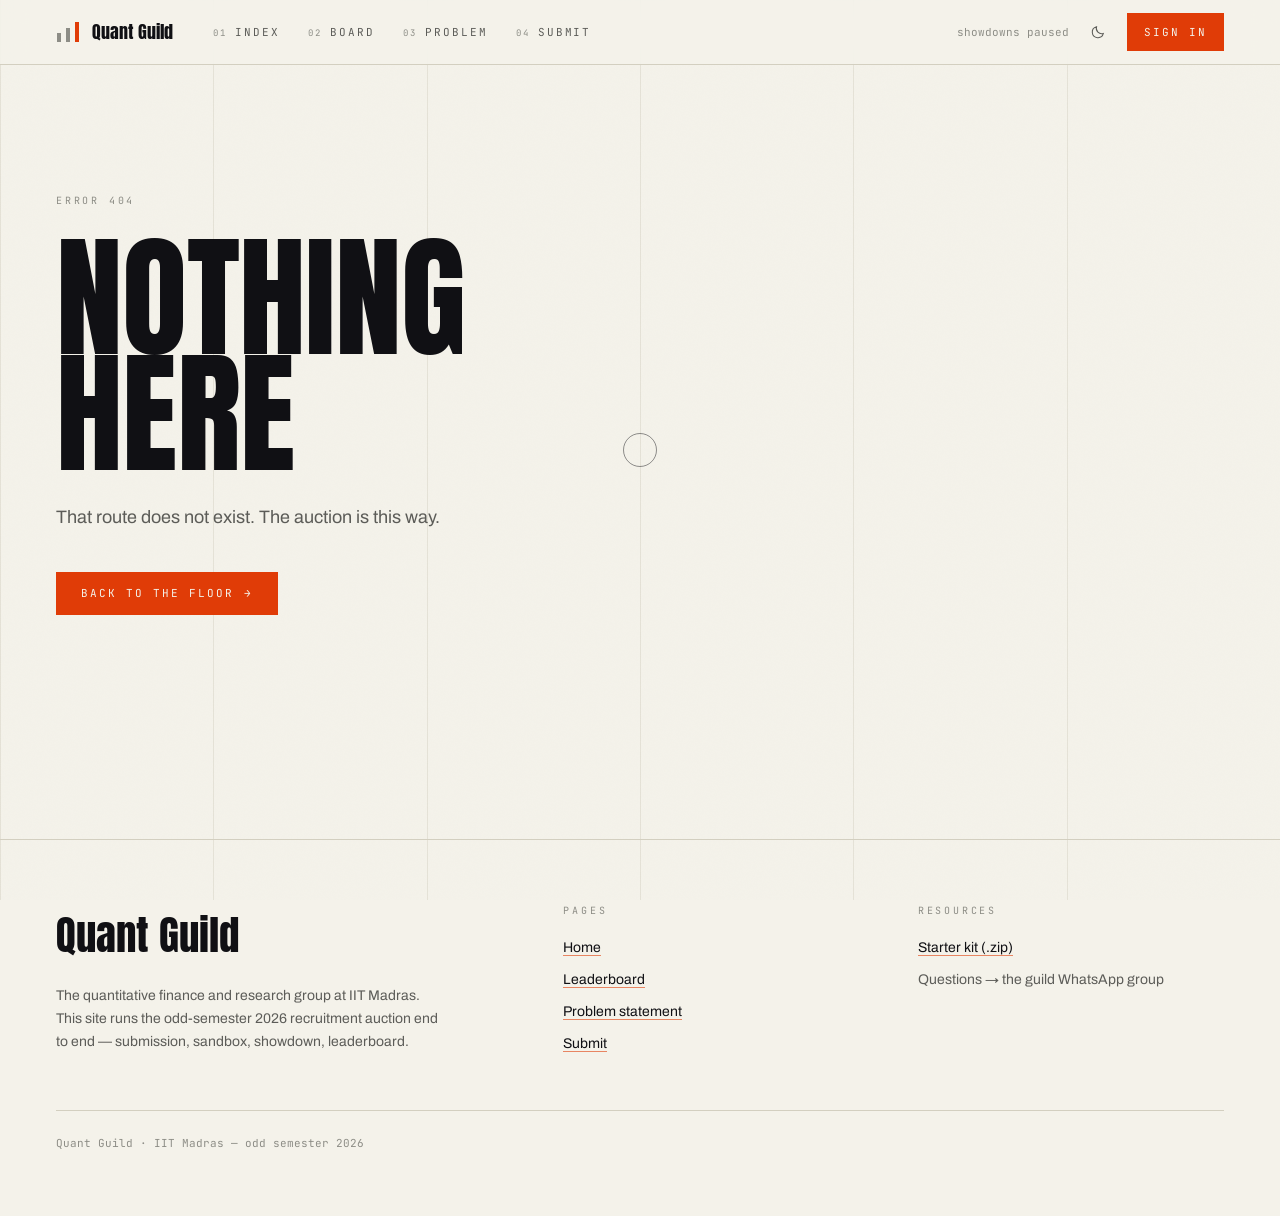
==== commit 1ddbef59: "feat: four variations, block-reset scoring, and a rebuilt interface The updated problem statement ch" ====
--- a/index.html
+++ b/index.html
@@ -4,35 +4,79 @@
 <meta charset="UTF-8">
 <meta name="viewport" content="width=device-width, initial-scale=1.0">
 <title>Quant Guild · Trading Bot Recruitment</title>
-<meta name="description" content="Build a bidding bot, submit it, and watch it fight the field every two hours. Quant Guild recruitment, IIT Madras.">
-<meta name="theme-color" content="#07070a">
+<meta name="description" content="Write a bidding bot for a four-variation sealed-bid auction. Hidden distributions, capital redrawn every 500 rounds, a standardised leaderboard. Quant Guild recruitment, IIT Madras.">
+<meta name="color-scheme" content="dark light">
+<meta name="theme-color" content="#08080a" media="(prefers-color-scheme: dark)">
+<meta name="theme-color" content="#f4f2ea" media="(prefers-color-scheme: light)">
 <link rel="icon" href="/web/favicon.svg" type="image/svg+xml">
 <link rel="preconnect" href="https://fonts.googleapis.com">
 <link rel="preconnect" href="https://fonts.gstatic.com" crossorigin>
-<link href="https://fonts.googleapis.com/css2?family=Space+Grotesk:wght@500;600;700&family=Inter:wght@400;500;600&family=JetBrains+Mono:wght@400;500;700&display=swap" rel="stylesheet">
+<link href="https://fonts.googleapis.com/css2?family=Anton&family=Archivo:wght@400;500;600;700&family=JetBrains+Mono:wght@400;500&display=swap" rel="stylesheet">
 <link rel="stylesheet" href="/web/css/app.css">
+
+<!--
+  A classic (non-module) script, deliberately: it must run before the first
+  paint or a reader who picked the light theme gets a flash of the dark one,
+  and module scripts are always deferred. The Content-Security-Policy forbids
+  inline script, so it is a file rather than three lines in the head.
+-->
+<script src="/web/js/theme.js"></script>
 </head>
 <body>
 
-<!-- Animated trading-floor backdrop; purely decorative. -->
-<canvas id="backdrop" class="pointer-events-none fixed inset-0 -z-10 h-full w-full opacity-45" aria-hidden="true"></canvas>
-<div class="grid-backdrop pointer-events-none fixed inset-0 -z-10 opacity-25" aria-hidden="true"></div>
-<div class="hero-glow pointer-events-none fixed inset-0 -z-10" aria-hidden="true"></div>
+<!-- Decorative: column guides, a film grain, and a cursor ring that trails the
+     pointer. All three are inert, and none of them replace the real cursor. -->
+<div class="pointer-events-none fixed inset-0 -z-10 column-guides opacity-[0.55]" aria-hidden="true"></div>
+<div class="pointer-events-none fixed inset-0 -z-10 grain opacity-[0.035]" aria-hidden="true"></div>
+<div class="cursor-ring hidden" data-cursor-ring aria-hidden="true"></div>
 
-<a href="#app" class="sr-only focus:not-sr-only focus:absolute focus:left-4 focus:top-4 focus:z-50 focus:rounded-lg focus:bg-gold focus:px-4 focus:py-2 focus:font-semibold focus:text-void">Skip to content</a>
+<a href="#app" class="skip-link">Skip to content</a>
 
-<header id="nav" class="sticky top-0 z-40 border-b border-line/80 bg-void/80 backdrop-blur-xl"></header>
+<div id="announce"></div>
 
-<main id="app" class="min-h-[calc(100vh-8rem)]"></main>
+<header id="nav" class="sticky top-0 z-40 hair-b" aria-label="Masthead"></header>
 
-<footer class="border-t border-line/80 bg-void/60">
-  <div class="mx-auto flex max-w-6xl flex-col gap-3 px-5 py-8 text-sm text-ink-faint md:flex-row md:items-center md:justify-between">
-    <p>Quant Guild · IIT Madras — Trading Bot Recruitment, odd semester 2026.</p>
-    <p class="font-mono text-xs">Questions go to the guild WhatsApp group.</p>
+<main id="app" class="min-h-[60vh]"></main>
+
+<footer class="hair mt-24">
+  <div class="bleed py-16">
+    <div class="grid gap-12 lg:grid-cols-[1.5fr_1fr_1fr]">
+      <div>
+        <p class="d3 font-display">Quant&nbsp;Guild</p>
+        <p class="mt-5 max-w-sm text-sm leading-relaxed text-ink-2">
+          The quantitative finance and research group at IIT Madras. This site runs the
+          odd-semester 2026 recruitment auction end to end — submission, sandbox, showdown,
+          leaderboard.
+        </p>
+      </div>
+
+      <nav aria-label="Pages" class="text-sm">
+        <p class="label">Pages</p>
+        <ul class="mt-5 space-y-3">
+          <li><a href="/" data-link class="link">Home</a></li>
+          <li><a href="/leaderboard" data-link class="link">Leaderboard</a></li>
+          <li><a href="/rules" data-link class="link">Problem statement</a></li>
+          <li><a href="/submit" data-link class="link">Submit</a></li>
+        </ul>
+      </nav>
+
+      <div class="text-sm">
+        <p class="label">Resources</p>
+        <ul class="mt-5 space-y-3">
+          <li><a href="/public/starter-kit.zip" class="link" download>Starter kit (.zip)</a></li>
+          <li><span class="text-ink-2">Questions → the guild WhatsApp group</span></li>
+        </ul>
+      </div>
+    </div>
+
+    <div class="hair mt-14 flex flex-col gap-2 pt-6 font-mono text-[11px] text-ink-3 sm:flex-row sm:items-center sm:justify-between">
+      <p>Quant Guild · IIT Madras — odd semester 2026</p>
+      <p data-footer-status>—</p>
+    </div>
   </div>
 </footer>
 
-<div id="toasts" class="pointer-events-none fixed bottom-5 right-5 z-50 flex w-[min(24rem,calc(100vw-2.5rem))] flex-col gap-2"></div>
+<div id="toasts" class="pointer-events-none fixed bottom-6 right-6 z-50 flex w-[min(24rem,calc(100vw-3rem))] flex-col gap-2"></div>
 
 <script type="module" src="/web/js/main.js"></script>
 </body>
--- a/web/css/app.css
+++ b/web/css/app.css
@@ -1,2 +1,2 @@
 /*! tailwindcss v4.3.3 | MIT License | https://tailwindcss.com */
-@layer properties{@supports (((-webkit-hyphens:none)) and (not (margin-trim:inline))) or ((-moz-orient:inline) and (not (color:rgb(from red r g b)))){*,:before,:after,::backdrop{--tw-rotate-x:initial;--tw-rotate-y:initial;--tw-rotate-z:initial;--tw-skew-x:initial;--tw-skew-y:initial;--tw-space-y-reverse:0;--tw-divide-y-reverse:0;--tw-border-style:solid;--tw-gradient-position:initial;--tw-gradient-from:#0000;--tw-gradient-via:#0000;--tw-gradient-to:#0000;--tw-gradient-stops:initial;--tw-gradient-via-stops:initial;--tw-gradient-from-position:0%;--tw-gradient-via-position:50%;--tw-gradient-to-position:100%;--tw-leading:initial;--tw-font-weight:initial;--tw-tracking:initial;--tw-ordinal:initial;--tw-slashed-zero:initial;--tw-numeric-figure:initial;--tw-numeric-spacing:initial;--tw-numeric-fraction:initial;--tw-shadow:0 0 #0000;--tw-shadow-color:initial;--tw-shadow-alpha:100%;--tw-inset-shadow:0 0 #0000;--tw-inset-shadow-color:initial;--tw-inset-shadow-alpha:100%;--tw-ring-color:initial;--tw-ring-shadow:0 0 #0000;--tw-inset-ring-color:initial;--tw-inset-ring-shadow:0 0 #0000;--tw-ring-inset:initial;--tw-ring-offset-width:0px;--tw-ring-offset-color:#fff;--tw-ring-offset-shadow:0 0 #0000;--tw-backdrop-blur:initial;--tw-backdrop-brightness:initial;--tw-backdrop-contrast:initial;--tw-backdrop-grayscale:initial;--tw-backdrop-hue-rotate:initial;--tw-backdrop-invert:initial;--tw-backdrop-opacity:initial;--tw-backdrop-saturate:initial;--tw-backdrop-sepia:initial;--tw-duration:initial;--tw-scale-x:1;--tw-scale-y:1;--tw-scale-z:1;--tw-translate-x:0;--tw-translate-y:0;--tw-translate-z:0}}}@layer theme{:root,:host{--font-sans:-apple-system, BlinkMacSystemFont, "Segoe UI", Roboto, "Helvetica Neue", "Noto Sans", Arial, sans-serif, "Apple Color Emoji", "Segoe UI Emoji", "Segoe UI Symbol", "Noto Color Emoji";--font-mono:"JetBrains Mono", ui-monospace, "SFMono-Regular", monospace;--color-white:#fff;--spacing:.25rem;--container-sm:24rem;--container-md:28rem;--container-lg:32rem;--container-xl:36rem;--container-2xl:42rem;--container-3xl:48rem;--container-4xl:56rem;--container-5xl:64rem;--container-6xl:72rem;--text-xs:.75rem;--text-xs--line-height:calc(1 / .75);--text-sm:.875rem;--text-sm--line-height:calc(1.25 / .875);--text-base:1rem;--text-base--line-height:calc(1.5 / 1);--text-lg:1.125rem;--text-lg--line-height:calc(1.75 / 1.125);--text-xl:1.25rem;--text-xl--line-height:calc(1.75 / 1.25);--text-2xl:1.5rem;--text-2xl--line-height:calc(2 / 1.5);--text-3xl:1.875rem;--text-3xl--line-height:calc(2.25 / 1.875);--text-4xl:2.25rem;--text-4xl--line-height:calc(2.5 / 2.25);--text-5xl:3rem;--text-5xl--line-height:1;--text-7xl:4.5rem;--text-7xl--line-height:1;--font-weight-medium:500;--font-weight-semibold:600;--font-weight-bold:700;--tracking-tight:-.025em;--tracking-widest:.1em;--leading-relaxed:1.625;--radius-lg:.5rem;--radius-xl:.75rem;--radius-2xl:1rem;--blur-sm:8px;--blur-xl:24px;--default-transition-duration:.15s;--default-transition-timing-function:cubic-bezier(.4, 0, .2, 1);--default-font-family:var(--font-sans);--default-mono-font-family:var(--font-mono);--color-void:#07070a;--color-surface:#0e0e13;--color-surface-2:#15151d;--color-line:#23232e;--color-line-bright:#34344a;--color-ink:#f5f2e8;--color-ink-dim:#9b9baa;--color-ink-faint:#61616f;--color-gold:#f5b625;--color-gold-soft:#ffd76a;--color-gold-deep:#b8850f;--color-gain:#34d399;--color-loss:#f75c5c;--color-cyan:#4cc9f0;--color-violet:#a78bfa;--font-heading:"Space Grotesk", ui-sans-serif, system-ui, sans-serif;--font-body:"Inter", ui-sans-serif, system-ui, sans-serif;--animate-marquee:marquee 40s linear infinite;--animate-pulse-dot:pulse-dot 2s ease-in-out infinite;--animate-rise:rise .5s cubic-bezier(.22, 1, .36, 1) both;--animate-flicker:flicker 4s ease-in-out infinite}}@layer base{*,:after,:before,::backdrop{box-sizing:border-box;border:0 solid;margin:0;padding:0}::file-selector-button{box-sizing:border-box;border:0 solid;margin:0;padding:0}html,:host{-webkit-text-size-adjust:100%;tab-size:4;line-height:1.5;font-family:var(--default-font-family,-apple-system, BlinkMacSystemFont, "Segoe UI", Roboto, "Helvetica Neue", "Noto Sans", Arial, sans-serif, "Apple Color Emoji", "Segoe UI Emoji", "Segoe UI Symbol", "Noto Color Emoji");font-feature-settings:var(--default-font-feature-settings,normal);font-variation-settings:var(--default-font-variation-settings,normal);-webkit-tap-highlight-color:transparent}hr{height:0;color:inherit;border-top-width:1px}abbr:where([title]){-webkit-text-decoration:underline dotted;text-decoration:underline dotted}h1,h2,h3,h4,h5,h6{font-size:inherit;font-weight:inherit}a{color:inherit;-webkit-text-decoration:inherit;-webkit-text-decoration:inherit;-webkit-text-decoration:inherit;text-decoration:inherit}b,strong{font-weight:bolder}code,kbd,samp,pre{font-family:var(--default-mono-font-family,ui-monospace, SFMono-Regular, Menlo, Monaco, Consolas, "Liberation Mono", "Courier New", monospace);font-feature-settings:var(--default-mono-font-feature-settings,normal);font-variation-settings:var(--default-mono-font-variation-settings,normal);font-size:1em}small{font-size:80%}sub,sup{vertical-align:baseline;font-size:75%;line-height:0;position:relative}sub{bottom:-.25em}sup{top:-.5em}table{text-indent:0;border-color:inherit;border-collapse:collapse}:-moz-focusring:where(:not(iframe)){outline:auto}progress{vertical-align:baseline}summary{display:list-item}ol,ul,menu{list-style:none}img,svg,video,canvas,audio,iframe,embed,object{vertical-align:middle;display:block}img,video{max-width:100%;height:auto}button,input,select,optgroup,textarea{font:inherit;font-feature-settings:inherit;font-variation-settings:inherit;letter-spacing:inherit;color:inherit;opacity:1;background-color:#0000;border-radius:0}::file-selector-button{font:inherit;font-feature-settings:inherit;font-variation-settings:inherit;letter-spacing:inherit;color:inherit;opacity:1;background-color:#0000;border-radius:0}:where(select:is([multiple],[size])) optgroup{font-weight:bolder}:where(select:is([multiple],[size])) optgroup option{padding-inline-start:20px}::file-selector-button{margin-inline-end:4px}::placeholder{opacity:1}@supports (not ((-webkit-appearance:-apple-pay-button))) or (contain-intrinsic-size:1px){::placeholder{color:currentColor}@supports (color:color-mix(in lab, red, red)){::placeholder{color:color-mix(in oklab, currentcolor 50%, transparent)}}}textarea{resize:vertical}::-webkit-search-decoration{-webkit-appearance:none}::-webkit-date-and-time-value{min-height:1lh;text-align:inherit}::-webkit-datetime-edit{display:inline-flex}::-webkit-datetime-edit-fields-wrapper{padding:0}::-webkit-datetime-edit{padding-block:0}::-webkit-datetime-edit-year-field{padding-block:0}::-webkit-datetime-edit-month-field{padding-block:0}::-webkit-datetime-edit-day-field{padding-block:0}::-webkit-datetime-edit-hour-field{padding-block:0}::-webkit-datetime-edit-minute-field{padding-block:0}::-webkit-datetime-edit-second-field{padding-block:0}::-webkit-datetime-edit-millisecond-field{padding-block:0}::-webkit-datetime-edit-meridiem-field{padding-block:0}::-webkit-calendar-picker-indicator{line-height:1}:-moz-ui-invalid{box-shadow:none}button,input:where([type=button],[type=reset],[type=submit]){appearance:button}::file-selector-button{appearance:button}::-webkit-inner-spin-button{height:auto}::-webkit-outer-spin-button{height:auto}[hidden]:where(:not([hidden=until-found])){display:none!important}html{scroll-behavior:smooth;color-scheme:dark}body{background-color:var(--color-void);color:var(--color-ink);font-family:var(--font-body);-webkit-font-smoothing:antialiased;overflow-x:hidden}h1,h2,h3,h4{font-family:var(--font-heading);letter-spacing:-.02em}::selection{background:#f5b62559}@supports (color:color-mix(in lab, red, red)){::selection{background:color-mix(in oklab, var(--color-gold) 35%, transparent)}}::selection{color:var(--color-ink)}:focus-visible{outline:2px solid var(--color-gold);outline-offset:2px;border-radius:4px}::-webkit-scrollbar{width:10px;height:10px}::-webkit-scrollbar-track{background:var(--color-void)}::-webkit-scrollbar-thumb{background:var(--color-line-bright);border:2px solid var(--color-void);border-radius:99px}::-webkit-scrollbar-thumb:hover{background:var(--color-gold-deep)}}@layer components{.panel{border-radius:var(--radius-2xl);border-style:var(--tw-border-style);border-width:1px;border-color:var(--color-line);background-color:#0e0e13cc}@supports (color:color-mix(in lab, red, red)){.panel{background-color:color-mix(in oklab, var(--color-surface) 80%, transparent)}}.panel{--tw-backdrop-blur:blur(var(--blur-sm));-webkit-backdrop-filter:var(--tw-backdrop-blur,) var(--tw-backdrop-brightness,) var(--tw-backdrop-contrast,) var(--tw-backdrop-grayscale,) var(--tw-backdrop-hue-rotate,) var(--tw-backdrop-invert,) var(--tw-backdrop-opacity,) var(--tw-backdrop-saturate,) var(--tw-backdrop-sepia,);backdrop-filter:var(--tw-backdrop-blur,) var(--tw-backdrop-brightness,) var(--tw-backdrop-contrast,) var(--tw-backdrop-grayscale,) var(--tw-backdrop-hue-rotate,) var(--tw-backdrop-invert,) var(--tw-backdrop-opacity,) var(--tw-backdrop-saturate,) var(--tw-backdrop-sepia,)}.panel-glow{box-shadow:0 0 0 1px #f5b6251f,0 24px 70px -30px #f5b62573}@supports (color:color-mix(in lab, red, red)){.panel-glow{box-shadow:0 0 0 1px color-mix(in oklab, var(--color-gold) 12%, transparent), 0 24px 70px -30px color-mix(in oklab, var(--color-gold) 45%, transparent)}}.btn,.btn-gold,.btn-ghost{justify-content:center;align-items:center;gap:calc(var(--spacing) * 2);border-radius:var(--radius-xl);padding-inline:calc(var(--spacing) * 5);padding-block:calc(var(--spacing) * 2.5);font-size:var(--text-sm);line-height:var(--tw-leading,var(--text-sm--line-height));--tw-font-weight:var(--font-weight-semibold);font-weight:var(--font-weight-semibold);transition-property:all;transition-timing-function:var(--tw-ease,var(--default-transition-timing-function));transition-duration:var(--tw-duration,var(--default-transition-duration));--tw-duration:.2s;-webkit-user-select:none;user-select:none;transition-duration:.2s;display:inline-flex}:is(.btn,.btn-gold,.btn-ghost):disabled{cursor:not-allowed;opacity:.45}.btn-gold{color:var(--color-void);background:linear-gradient(135deg, var(--color-gold-soft), var(--color-gold));box-shadow:0 8px 26px -10px #f5b625cc}@supports (color:color-mix(in lab, red, red)){.btn-gold{box-shadow:0 8px 26px -10px color-mix(in oklab, var(--color-gold) 80%, transparent)}}.btn-gold:hover:not(:disabled){transform:translateY(-1px);box-shadow:0 14px 34px -12px #f5b625e6}@supports (color:color-mix(in lab, red, red)){.btn-gold:hover:not(:disabled){box-shadow:0 14px 34px -12px color-mix(in oklab, var(--color-gold) 90%, transparent)}}.btn-ghost{border-style:var(--tw-border-style);border-width:1px;border-color:var(--color-line-bright);background-color:#15151d99}@supports (color:color-mix(in lab, red, red)){.btn-ghost{background-color:color-mix(in oklab, var(--color-surface-2) 60%, transparent)}}.btn-ghost{color:var(--color-ink)}.btn-ghost:hover:not(:disabled){border-color:#f5b62580}@supports (color:color-mix(in lab, red, red)){.btn-ghost:hover:not(:disabled){border-color:color-mix(in oklab, var(--color-gold) 50%, transparent)}}.btn-ghost:hover:not(:disabled){color:var(--color-gold)}.chip{align-items:center;gap:calc(var(--spacing) * 1.5);border-style:var(--tw-border-style);border-width:1px;border-color:var(--color-line-bright);background-color:#15151db3;border-radius:3.40282e38px;display:inline-flex}@supports (color:color-mix(in lab, red, red)){.chip{background-color:color-mix(in oklab, var(--color-surface-2) 70%, transparent)}}.chip{padding-inline:calc(var(--spacing) * 3);padding-block:var(--spacing);font-family:var(--font-mono);--tw-tracking:var(--tracking-widest);letter-spacing:var(--tracking-widest);color:var(--color-ink-dim);text-transform:uppercase;font-size:11px}.stat-value{font-family:var(--font-heading);font-size:var(--text-3xl);line-height:var(--tw-leading,var(--text-3xl--line-height));--tw-font-weight:var(--font-weight-bold);font-weight:var(--font-weight-bold);color:var(--color-ink);--tw-numeric-spacing:tabular-nums;font-variant-numeric:var(--tw-ordinal,) var(--tw-slashed-zero,) var(--tw-numeric-figure,) var(--tw-numeric-spacing,) var(--tw-numeric-fraction,)}@media (min-width:48rem){.stat-value{font-size:var(--text-4xl);line-height:var(--tw-leading,var(--text-4xl--line-height))}}.stat-label{margin-top:var(--spacing);font-family:var(--font-mono);--tw-tracking:.18em;letter-spacing:.18em;color:var(--color-ink-faint);text-transform:uppercase;font-size:11px}.field{border-radius:var(--radius-xl);border-style:var(--tw-border-style);border-width:1px;border-color:var(--color-line);background-color:#07070ab3;width:100%}@supports (color:color-mix(in lab, red, red)){.field{background-color:color-mix(in oklab, var(--color-void) 70%, transparent)}}.field{padding-inline:calc(var(--spacing) * 3.5);padding-block:calc(var(--spacing) * 2.5);font-family:var(--font-mono);font-size:var(--text-sm);line-height:var(--tw-leading,var(--text-sm--line-height));color:var(--color-ink);transition-property:color,background-color,border-color,outline-color,text-decoration-color,fill,stroke,--tw-gradient-from,--tw-gradient-via,--tw-gradient-to;transition-timing-function:var(--tw-ease,var(--default-transition-timing-function));transition-duration:var(--tw-duration,var(--default-transition-duration))}.field:focus{border-color:#f5b62599}@supports (color:color-mix(in lab, red, red)){.field:focus{border-color:color-mix(in oklab, var(--color-gold) 60%, transparent)}}.field:focus{--tw-outline-style:none;outline-style:none}.link-underline{color:var(--color-gold);transition-property:color,background-color,border-color,outline-color,text-decoration-color,fill,stroke,--tw-gradient-from,--tw-gradient-via,--tw-gradient-to;transition-timing-function:var(--tw-ease,var(--default-transition-timing-function));transition-duration:var(--tw-duration,var(--default-transition-duration));position:relative}.link-underline:after{content:"";bottom:calc(var(--spacing) * -.5);background-color:var(--color-gold);width:0;height:1px;transition-property:all;transition-timing-function:var(--tw-ease,var(--default-transition-timing-function));transition-duration:var(--tw-duration,var(--default-transition-duration));--tw-duration:.3s;transition-duration:.3s;position:absolute;left:0}.link-underline:hover:after{width:100%}.rule-gold{background:linear-gradient(90deg,#0000,#f5b6258c,#0000)}@supports (color:color-mix(in lab, red, red)){.rule-gold{background:linear-gradient(90deg, transparent, color-mix(in oklab, var(--color-gold) 55%, transparent), transparent)}}.rule-gold{height:1px}.row-flash{animation:1.4s ease-out rank-flash}.hero-glow{background:radial-gradient(90% 55% at 50% -10%,#f5b62529,#0000 70%)}@supports (color:color-mix(in lab, red, red)){.hero-glow{background:radial-gradient(ellipse 90% 55% at 50% -10%, color-mix(in oklab, var(--color-gold) 16%, transparent), transparent 70%)}}[data-ring]{transition:stroke-dashoffset .8s linear}}@layer utilities{.pointer-events-auto{pointer-events:auto}.pointer-events-none{pointer-events:none}.invisible{visibility:hidden}.sr-only{clip-path:inset(50%);white-space:nowrap;border-width:0;width:1px;height:1px;margin:-1px;padding:0;position:absolute;overflow:hidden}.absolute{position:absolute}.fixed{position:fixed}.relative{position:relative}.static{position:static}.sticky{position:sticky}.inset-0{inset:0}.inset-x-0{inset-inline:0}.inset-x-2{inset-inline:calc(var(--spacing) * 2)}.inset-y-0{inset-block:0}.-top-px{top:-1px}.top-0{top:0}.top-0\.5{top:calc(var(--spacing) * .5)}.top-3{top:calc(var(--spacing) * 3)}.right-0{right:0}.right-5{right:calc(var(--spacing) * 5)}.-bottom-px{bottom:-1px}.bottom-5{bottom:calc(var(--spacing) * 5)}.left-0{left:0}.left-0\.5{left:calc(var(--spacing) * .5)}.left-\[1\.375rem\]{left:1.375rem}.left-\[5px\]{left:5px}.-z-10{z-index:calc(10 * -1)}.z-10{z-index:10}.z-40{z-index:40}.z-50{z-index:50}.container{width:100%}@media (min-width:40rem){.container{max-width:40rem}}@media (min-width:48rem){.container{max-width:48rem}}@media (min-width:64rem){.container{max-width:64rem}}@media (min-width:80rem){.container{max-width:80rem}}@media (min-width:96rem){.container{max-width:96rem}}.mx-auto{margin-inline:auto}.my-12{margin-block:calc(var(--spacing) * 12)}.mt-0\.5{margin-top:calc(var(--spacing) * .5)}.mt-1{margin-top:var(--spacing)}.mt-1\.5{margin-top:calc(var(--spacing) * 1.5)}.mt-2{margin-top:calc(var(--spacing) * 2)}.mt-3{margin-top:calc(var(--spacing) * 3)}.mt-4{margin-top:calc(var(--spacing) * 4)}.mt-5{margin-top:calc(var(--spacing) * 5)}.mt-6{margin-top:calc(var(--spacing) * 6)}.mt-7{margin-top:calc(var(--spacing) * 7)}.mt-8{margin-top:calc(var(--spacing) * 8)}.mt-10{margin-top:calc(var(--spacing) * 10)}.ml-1\.5{margin-left:calc(var(--spacing) * 1.5)}.ml-2{margin-left:calc(var(--spacing) * 2)}.block{display:block}.contents{display:contents}.flex{display:flex}.grid{display:grid}.hidden{display:none}.inline{display:inline}.table{display:table}.h-1\.5{height:calc(var(--spacing) * 1.5)}.h-2{height:calc(var(--spacing) * 2)}.h-2\.5{height:calc(var(--spacing) * 2.5)}.h-5{height:calc(var(--spacing) * 5)}.h-6{height:calc(var(--spacing) * 6)}.h-8{height:calc(var(--spacing) * 8)}.h-12{height:calc(var(--spacing) * 12)}.h-16{height:calc(var(--spacing) * 16)}.h-52{height:calc(var(--spacing) * 52)}.h-full{height:100%}.h-px{height:1px}.max-h-96{max-height:calc(var(--spacing) * 96)}.max-h-\[28rem\]{max-height:28rem}.min-h-\[3\.5rem\]{min-height:3.5rem}.min-h-\[70vh\]{min-height:70vh}.min-h-\[calc\(100vh-8rem\)\]{min-height:calc(100vh - 8rem)}.w-1\.5{width:calc(var(--spacing) * 1.5)}.w-2{width:calc(var(--spacing) * 2)}.w-2\.5{width:calc(var(--spacing) * 2.5)}.w-3{width:calc(var(--spacing) * 3)}.w-5{width:calc(var(--spacing) * 5)}.w-8{width:calc(var(--spacing) * 8)}.w-11{width:calc(var(--spacing) * 11)}.w-12{width:calc(var(--spacing) * 12)}.w-16{width:calc(var(--spacing) * 16)}.w-20{width:calc(var(--spacing) * 20)}.w-24{width:calc(var(--spacing) * 24)}.w-28{width:calc(var(--spacing) * 28)}.w-52{width:calc(var(--spacing) * 52)}.w-\[min\(24rem\,calc\(100vw-2\.5rem\)\)\]{width:min(24rem,100vw - 2.5rem)}.w-full{width:100%}.w-max{width:max-content}.w-px{width:1px}.max-w-2xl{max-width:var(--container-2xl)}.max-w-3xl{max-width:var(--container-3xl)}.max-w-4xl{max-width:var(--container-4xl)}.max-w-5xl{max-width:var(--container-5xl)}.max-w-6xl{max-width:var(--container-6xl)}.max-w-\[9rem\]{max-width:9rem}.max-w-lg{max-width:var(--container-lg)}.max-w-md{max-width:var(--container-md)}.max-w-sm{max-width:var(--container-sm)}.max-w-xl{max-width:var(--container-xl)}.min-w-0{min-width:0}.min-w-\[38rem\]{min-width:38rem}.flex-1{flex:1}.shrink-0{flex-shrink:0}.grow{flex-grow:1}.-rotate-90{rotate:-90deg}.rotate-90{rotate:90deg}.transform{transform:var(--tw-rotate-x,) var(--tw-rotate-y,) var(--tw-rotate-z,) var(--tw-skew-x,) var(--tw-skew-y,)}.animate-flicker{animation:var(--animate-flicker)}.animate-marquee{animation:var(--animate-marquee)}.animate-pulse-dot{animation:var(--animate-pulse-dot)}.animate-rise{animation:var(--animate-rise)}.cursor-pointer{cursor:pointer}.resize{resize:both}.grid-cols-2{grid-template-columns:repeat(2,minmax(0,1fr))}.grid-cols-\[auto_1fr_1fr\]{grid-template-columns:auto 1fr 1fr}.flex-col{flex-direction:column}.flex-wrap{flex-wrap:wrap}.place-items-center{place-items:center}.items-center{align-items:center}.items-end{align-items:flex-end}.items-start{align-items:flex-start}.justify-between{justify-content:space-between}.justify-center{justify-content:center}.gap-1{gap:var(--spacing)}.gap-2{gap:calc(var(--spacing) * 2)}.gap-2\.5{gap:calc(var(--spacing) * 2.5)}.gap-3{gap:calc(var(--spacing) * 3)}.gap-4{gap:calc(var(--spacing) * 4)}.gap-5{gap:calc(var(--spacing) * 5)}.gap-6{gap:calc(var(--spacing) * 6)}.gap-8{gap:calc(var(--spacing) * 8)}.gap-12{gap:calc(var(--spacing) * 12)}:where(.space-y-0>:not(:last-child)){--tw-space-y-reverse:0;margin-block:0}:where(.space-y-1\.5>:not(:last-child)){--tw-space-y-reverse:0;margin-block-start:calc(calc(var(--spacing) * 1.5) * var(--tw-space-y-reverse));margin-block-end:calc(calc(var(--spacing) * 1.5) * calc(1 - var(--tw-space-y-reverse)))}:where(.space-y-2>:not(:last-child)){--tw-space-y-reverse:0;margin-block-start:calc(calc(var(--spacing) * 2) * var(--tw-space-y-reverse));margin-block-end:calc(calc(var(--spacing) * 2) * calc(1 - var(--tw-space-y-reverse)))}:where(.space-y-3>:not(:last-child)){--tw-space-y-reverse:0;margin-block-start:calc(calc(var(--spacing) * 3) * var(--tw-space-y-reverse));margin-block-end:calc(calc(var(--spacing) * 3) * calc(1 - var(--tw-space-y-reverse)))}.gap-x-6{column-gap:calc(var(--spacing) * 6)}.gap-y-3{row-gap:calc(var(--spacing) * 3)}:where(.divide-y>:not(:last-child)){--tw-divide-y-reverse:0;border-bottom-style:var(--tw-border-style);border-top-style:var(--tw-border-style);border-top-width:calc(1px * var(--tw-divide-y-reverse));border-bottom-width:calc(1px * calc(1 - var(--tw-divide-y-reverse)))}:where(.divide-line\/60>:not(:last-child)){border-color:#23232e99}@supports (color:color-mix(in lab, red, red)){:where(.divide-line\/60>:not(:last-child)){border-color:color-mix(in oklab, var(--color-line) 60%, transparent)}}:where(.divide-line\/70>:not(:last-child)){border-color:#23232eb3}@supports (color:color-mix(in lab, red, red)){:where(.divide-line\/70>:not(:last-child)){border-color:color-mix(in oklab, var(--color-line) 70%, transparent)}}.justify-self-center{justify-self:center}.truncate{text-overflow:ellipsis;white-space:nowrap;overflow:hidden}.overflow-hidden{overflow:hidden}.overflow-x-auto{overflow-x:auto}.overflow-y-auto{overflow-y:auto}.rounded-2xl{border-radius:var(--radius-2xl)}.rounded-full{border-radius:3.40282e38px}.rounded-lg{border-radius:var(--radius-lg)}.rounded-xl{border-radius:var(--radius-xl)}.border{border-style:var(--tw-border-style);border-width:1px}.border-2{border-style:var(--tw-border-style);border-width:2px}.border-y{border-block-style:var(--tw-border-style);border-block-width:1px}.border-t{border-top-style:var(--tw-border-style);border-top-width:1px}.border-b{border-bottom-style:var(--tw-border-style);border-bottom-width:1px}.border-dashed{--tw-border-style:dashed;border-style:dashed}.border-\[\#c98a4b\]\/50{border-color:oklab(68.41% .0484011 .0995219/.5)}.border-cyan\/40{border-color:#4cc9f066}@supports (color:color-mix(in lab, red, red)){.border-cyan\/40{border-color:color-mix(in oklab, var(--color-cyan) 40%, transparent)}}.border-gain\/40{border-color:#34d39966}@supports (color:color-mix(in lab, red, red)){.border-gain\/40{border-color:color-mix(in oklab, var(--color-gain) 40%, transparent)}}.border-gain\/45{border-color:#34d39973}@supports (color:color-mix(in lab, red, red)){.border-gain\/45{border-color:color-mix(in oklab, var(--color-gain) 45%, transparent)}}.border-gold\/40{border-color:#f5b62566}@supports (color:color-mix(in lab, red, red)){.border-gold\/40{border-color:color-mix(in oklab, var(--color-gold) 40%, transparent)}}.border-gold\/45{border-color:#f5b62573}@supports (color:color-mix(in lab, red, red)){.border-gold\/45{border-color:color-mix(in oklab, var(--color-gold) 45%, transparent)}}.border-gold\/50{border-color:#f5b62580}@supports (color:color-mix(in lab, red, red)){.border-gold\/50{border-color:color-mix(in oklab, var(--color-gold) 50%, transparent)}}.border-gold\/60{border-color:#f5b62599}@supports (color:color-mix(in lab, red, red)){.border-gold\/60{border-color:color-mix(in oklab, var(--color-gold) 60%, transparent)}}.border-gold\/70{border-color:#f5b625b3}@supports (color:color-mix(in lab, red, red)){.border-gold\/70{border-color:color-mix(in oklab, var(--color-gold) 70%, transparent)}}.border-ink-dim\/40{border-color:#9b9baa66}@supports (color:color-mix(in lab, red, red)){.border-ink-dim\/40{border-color:color-mix(in oklab, var(--color-ink-dim) 40%, transparent)}}.border-line{border-color:var(--color-line)}.border-line-bright{border-color:var(--color-line-bright)}.border-line\/40{border-color:#23232e66}@supports (color:color-mix(in lab, red, red)){.border-line\/40{border-color:color-mix(in oklab, var(--color-line) 40%, transparent)}}.border-line\/60{border-color:#23232e99}@supports (color:color-mix(in lab, red, red)){.border-line\/60{border-color:color-mix(in oklab, var(--color-line) 60%, transparent)}}.border-line\/70{border-color:#23232eb3}@supports (color:color-mix(in lab, red, red)){.border-line\/70{border-color:color-mix(in oklab, var(--color-line) 70%, transparent)}}.border-line\/80{border-color:#23232ecc}@supports (color:color-mix(in lab, red, red)){.border-line\/80{border-color:color-mix(in oklab, var(--color-line) 80%, transparent)}}.border-loss\/35{border-color:#f75c5c59}@supports (color:color-mix(in lab, red, red)){.border-loss\/35{border-color:color-mix(in oklab, var(--color-loss) 35%, transparent)}}.border-loss\/40{border-color:#f75c5c66}@supports (color:color-mix(in lab, red, red)){.border-loss\/40{border-color:color-mix(in oklab, var(--color-loss) 40%, transparent)}}.border-loss\/45{border-color:#f75c5c73}@supports (color:color-mix(in lab, red, red)){.border-loss\/45{border-color:color-mix(in oklab, var(--color-loss) 45%, transparent)}}.border-violet\/40{border-color:#a78bfa66}@supports (color:color-mix(in lab, red, red)){.border-violet\/40{border-color:color-mix(in oklab, var(--color-violet) 40%, transparent)}}.bg-\[\#c98a4b\]\/10{background-color:oklab(68.41% .0484011 .0995219/.1)}.bg-gain{background-color:var(--color-gain)}.bg-gain\/10{background-color:#34d3991a}@supports (color:color-mix(in lab, red, red)){.bg-gain\/10{background-color:color-mix(in oklab, var(--color-gain) 10%, transparent)}}.bg-gold{background-color:var(--color-gold)}.bg-gold\/10{background-color:#f5b6251a}@supports (color:color-mix(in lab, red, red)){.bg-gold\/10{background-color:color-mix(in oklab, var(--color-gold) 10%, transparent)}}.bg-gold\/15{background-color:#f5b62526}@supports (color:color-mix(in lab, red, red)){.bg-gold\/15{background-color:color-mix(in oklab, var(--color-gold) 15%, transparent)}}.bg-ink-dim\/10{background-color:#9b9baa1a}@supports (color:color-mix(in lab, red, red)){.bg-ink-dim\/10{background-color:color-mix(in oklab, var(--color-ink-dim) 10%, transparent)}}.bg-line{background-color:var(--color-line)}.bg-line-bright{background-color:var(--color-line-bright)}.bg-loss{background-color:var(--color-loss)}.bg-loss\/10{background-color:#f75c5c1a}@supports (color:color-mix(in lab, red, red)){.bg-loss\/10{background-color:color-mix(in oklab, var(--color-loss) 10%, transparent)}}.bg-surface-2{background-color:var(--color-surface-2)}.bg-surface-2\/50{background-color:#15151d80}@supports (color:color-mix(in lab, red, red)){.bg-surface-2\/50{background-color:color-mix(in oklab, var(--color-surface-2) 50%, transparent)}}.bg-surface-2\/60{background-color:#15151d99}@supports (color:color-mix(in lab, red, red)){.bg-surface-2\/60{background-color:color-mix(in oklab, var(--color-surface-2) 60%, transparent)}}.bg-surface-2\/70{background-color:#15151db3}@supports (color:color-mix(in lab, red, red)){.bg-surface-2\/70{background-color:color-mix(in oklab, var(--color-surface-2) 70%, transparent)}}.bg-surface\/50{background-color:#0e0e1380}@supports (color:color-mix(in lab, red, red)){.bg-surface\/50{background-color:color-mix(in oklab, var(--color-surface) 50%, transparent)}}.bg-surface\/95{background-color:#0e0e13f2}@supports (color:color-mix(in lab, red, red)){.bg-surface\/95{background-color:color-mix(in oklab, var(--color-surface) 95%, transparent)}}.bg-void{background-color:var(--color-void)}.bg-void\/25{background-color:#07070a40}@supports (color:color-mix(in lab, red, red)){.bg-void\/25{background-color:color-mix(in oklab, var(--color-void) 25%, transparent)}}.bg-void\/50{background-color:#07070a80}@supports (color:color-mix(in lab, red, red)){.bg-void\/50{background-color:color-mix(in oklab, var(--color-void) 50%, transparent)}}.bg-void\/60{background-color:#07070a99}@supports (color:color-mix(in lab, red, red)){.bg-void\/60{background-color:color-mix(in oklab, var(--color-void) 60%, transparent)}}.bg-void\/80{background-color:#07070acc}@supports (color:color-mix(in lab, red, red)){.bg-void\/80{background-color:color-mix(in oklab, var(--color-void) 80%, transparent)}}.bg-white{background-color:var(--color-white)}.bg-gradient-to-l{--tw-gradient-position:to left in oklab;background-image:linear-gradient(var(--tw-gradient-stops))}.bg-gradient-to-r{--tw-gradient-position:to right in oklab;background-image:linear-gradient(var(--tw-gradient-stops))}.grid-backdrop{background-image:linear-gradient(#23232e99 1px,#0000 1px),linear-gradient(90deg,#23232e99 1px,#0000 1px)}@supports (color:color-mix(in lab, red, red)){.grid-backdrop{background-image:linear-gradient(color-mix(in oklab, var(--color-line) 60%, transparent) 1px, transparent 1px), linear-gradient(90deg, color-mix(in oklab, var(--color-line) 60%, transparent) 1px, transparent 1px)}}.grid-backdrop{background-size:56px 56px}.from-gold-soft{--tw-gradient-from:var(--color-gold-soft);--tw-gradient-stops:var(--tw-gradient-via-stops,var(--tw-gradient-position), var(--tw-gradient-from) var(--tw-gradient-from-position), var(--tw-gradient-to) var(--tw-gradient-to-position))}.from-transparent{--tw-gradient-from:transparent;--tw-gradient-stops:var(--tw-gradient-via-stops,var(--tw-gradient-position), var(--tw-gradient-from) var(--tw-gradient-from-position), var(--tw-gradient-to) var(--tw-gradient-to-position))}.from-void{--tw-gradient-from:var(--color-void);--tw-gradient-stops:var(--tw-gradient-via-stops,var(--tw-gradient-position), var(--tw-gradient-from) var(--tw-gradient-from-position), var(--tw-gradient-to) var(--tw-gradient-to-position))}.via-gold\/60{--tw-gradient-via:#f5b62599}@supports (color:color-mix(in lab, red, red)){.via-gold\/60{--tw-gradient-via:color-mix(in oklab, var(--color-gold) 60%, transparent)}}.via-gold\/60{--tw-gradient-via-stops:var(--tw-gradient-position), var(--tw-gradient-from) var(--tw-gradient-from-position), var(--tw-gradient-via) var(--tw-gradient-via-position), var(--tw-gradient-to) var(--tw-gradient-to-position);--tw-gradient-stops:var(--tw-gradient-via-stops)}.to-gold{--tw-gradient-to:var(--color-gold);--tw-gradient-stops:var(--tw-gradient-via-stops,var(--tw-gradient-position), var(--tw-gradient-from) var(--tw-gradient-from-position), var(--tw-gradient-to) var(--tw-gradient-to-position))}.to-transparent{--tw-gradient-to:transparent;--tw-gradient-stops:var(--tw-gradient-via-stops,var(--tw-gradient-position), var(--tw-gradient-from) var(--tw-gradient-from-position), var(--tw-gradient-to) var(--tw-gradient-to-position))}.text-gradient-gold{background:linear-gradient(120deg, var(--color-gold-soft), var(--color-gold), #ff9a3c);color:#0000;-webkit-background-clip:text;background-clip:text}.p-4{padding:calc(var(--spacing) * 4)}.p-5{padding:calc(var(--spacing) * 5)}.p-6{padding:calc(var(--spacing) * 6)}.p-8{padding:calc(var(--spacing) * 8)}.px-1\.5{padding-inline:calc(var(--spacing) * 1.5)}.px-2\.5{padding-inline:calc(var(--spacing) * 2.5)}.px-3{padding-inline:calc(var(--spacing) * 3)}.px-4{padding-inline:calc(var(--spacing) * 4)}.px-5{padding-inline:calc(var(--spacing) * 5)}.px-6{padding-inline:calc(var(--spacing) * 6)}.py-0\.5{padding-block:calc(var(--spacing) * .5)}.py-1{padding-block:var(--spacing)}.py-1\.5{padding-block:calc(var(--spacing) * 1.5)}.py-2{padding-block:calc(var(--spacing) * 2)}.py-2\.5{padding-block:calc(var(--spacing) * 2.5)}.py-3{padding-block:calc(var(--spacing) * 3)}.py-3\.5{padding-block:calc(var(--spacing) * 3.5)}.py-4{padding-block:calc(var(--spacing) * 4)}.py-8{padding-block:calc(var(--spacing) * 8)}.py-10{padding-block:calc(var(--spacing) * 10)}.py-12{padding-block:calc(var(--spacing) * 12)}.py-14{padding-block:calc(var(--spacing) * 14)}.py-16{padding-block:calc(var(--spacing) * 16)}.py-24{padding-block:calc(var(--spacing) * 24)}.py-28{padding-block:calc(var(--spacing) * 28)}.pt-16{padding-top:calc(var(--spacing) * 16)}.pb-1\.5{padding-bottom:calc(var(--spacing) * 1.5)}.pb-6{padding-bottom:calc(var(--spacing) * 6)}.pb-10{padding-bottom:calc(var(--spacing) * 10)}.pb-20{padding-bottom:calc(var(--spacing) * 20)}.pl-1{padding-left:var(--spacing)}.text-center{text-align:center}.text-left{text-align:left}.text-right{text-align:right}.align-top{vertical-align:top}.font-heading{font-family:var(--font-heading)}.font-mono{font-family:var(--font-mono)}.text-2xl{font-size:var(--text-2xl);line-height:var(--tw-leading,var(--text-2xl--line-height))}.text-3xl{font-size:var(--text-3xl);line-height:var(--tw-leading,var(--text-3xl--line-height))}.text-4xl{font-size:var(--text-4xl);line-height:var(--tw-leading,var(--text-4xl--line-height))}.text-5xl{font-size:var(--text-5xl);line-height:var(--tw-leading,var(--text-5xl--line-height))}.text-7xl{font-size:var(--text-7xl);line-height:var(--tw-leading,var(--text-7xl--line-height))}.text-base{font-size:var(--text-base);line-height:var(--tw-leading,var(--text-base--line-height))}.text-lg{font-size:var(--text-lg);line-height:var(--tw-leading,var(--text-lg--line-height))}.text-sm{font-size:var(--text-sm);line-height:var(--tw-leading,var(--text-sm--line-height))}.text-xl{font-size:var(--text-xl);line-height:var(--tw-leading,var(--text-xl--line-height))}.text-xs{font-size:var(--text-xs);line-height:var(--tw-leading,var(--text-xs--line-height))}.text-\[10px\]{font-size:10px}.text-\[11px\]{font-size:11px}.leading-\[1\.05\]{--tw-leading:1.05;line-height:1.05}.leading-relaxed{--tw-leading:var(--leading-relaxed);line-height:var(--leading-relaxed)}.font-bold{--tw-font-weight:var(--font-weight-bold);font-weight:var(--font-weight-bold)}.font-medium{--tw-font-weight:var(--font-weight-medium);font-weight:var(--font-weight-medium)}.font-semibold{--tw-font-weight:var(--font-weight-semibold);font-weight:var(--font-weight-semibold)}.tracking-\[0\.2em\]{--tw-tracking:.2em;letter-spacing:.2em}.tracking-\[0\.16em\]{--tw-tracking:.16em;letter-spacing:.16em}.tracking-\[0\.18em\]{--tw-tracking:.18em;letter-spacing:.18em}.tracking-\[0\.28em\]{--tw-tracking:.28em;letter-spacing:.28em}.tracking-tight{--tw-tracking:var(--tracking-tight);letter-spacing:var(--tracking-tight)}.tracking-widest{--tw-tracking:var(--tracking-widest);letter-spacing:var(--tracking-widest)}.text-\[\#1f2328\]{color:#1f2328}.text-\[\#c98a4b\]{color:#c98a4b}.text-cyan{color:var(--color-cyan)}.text-gain{color:var(--color-gain)}.text-gold{color:var(--color-gold)}.text-ink{color:var(--color-ink)}.text-ink-dim{color:var(--color-ink-dim)}.text-ink-faint{color:var(--color-ink-faint)}.text-line{color:var(--color-line)}.text-line-bright{color:var(--color-line-bright)}.text-loss{color:var(--color-loss)}.text-violet{color:var(--color-violet)}.text-void{color:var(--color-void)}.uppercase{text-transform:uppercase}.tabular-nums{--tw-numeric-spacing:tabular-nums;font-variant-numeric:var(--tw-ordinal,) var(--tw-slashed-zero,) var(--tw-numeric-figure,) var(--tw-numeric-spacing,) var(--tw-numeric-fraction,)}.line-through{text-decoration-line:line-through}.opacity-0{opacity:0}.opacity-25{opacity:.25}.opacity-40{opacity:.4}.opacity-45{opacity:.45}.opacity-100{opacity:1}.shadow-2xl{--tw-shadow:0 25px 50px -12px var(--tw-shadow-color,#00000040);box-shadow:var(--tw-inset-shadow), var(--tw-inset-ring-shadow), var(--tw-ring-offset-shadow), var(--tw-ring-shadow), var(--tw-shadow)}.ring{--tw-ring-shadow:var(--tw-ring-inset,) 0 0 0 calc(1px + var(--tw-ring-offset-width)) var(--tw-ring-color,currentcolor);box-shadow:var(--tw-inset-shadow), var(--tw-inset-ring-shadow), var(--tw-ring-offset-shadow), var(--tw-ring-shadow), var(--tw-shadow)}.backdrop-blur{--tw-backdrop-blur:blur(8px);-webkit-backdrop-filter:var(--tw-backdrop-blur,) var(--tw-backdrop-brightness,) var(--tw-backdrop-contrast,) var(--tw-backdrop-grayscale,) var(--tw-backdrop-hue-rotate,) var(--tw-backdrop-invert,) var(--tw-backdrop-opacity,) var(--tw-backdrop-saturate,) var(--tw-backdrop-sepia,);backdrop-filter:var(--tw-backdrop-blur,) var(--tw-backdrop-brightness,) var(--tw-backdrop-contrast,) var(--tw-backdrop-grayscale,) var(--tw-backdrop-hue-rotate,) var(--tw-backdrop-invert,) var(--tw-backdrop-opacity,) var(--tw-backdrop-saturate,) var(--tw-backdrop-sepia,)}.backdrop-blur-xl{--tw-backdrop-blur:blur(var(--blur-xl));-webkit-backdrop-filter:var(--tw-backdrop-blur,) var(--tw-backdrop-brightness,) var(--tw-backdrop-contrast,) var(--tw-backdrop-grayscale,) var(--tw-backdrop-hue-rotate,) var(--tw-backdrop-invert,) var(--tw-backdrop-opacity,) var(--tw-backdrop-saturate,) var(--tw-backdrop-sepia,);backdrop-filter:var(--tw-backdrop-blur,) var(--tw-backdrop-brightness,) var(--tw-backdrop-contrast,) var(--tw-backdrop-grayscale,) var(--tw-backdrop-hue-rotate,) var(--tw-backdrop-invert,) var(--tw-backdrop-opacity,) var(--tw-backdrop-saturate,) var(--tw-backdrop-sepia,)}.transition{transition-property:color,background-color,border-color,outline-color,text-decoration-color,fill,stroke,--tw-gradient-from,--tw-gradient-via,--tw-gradient-to,opacity,box-shadow,transform,translate,scale,rotate,filter,-webkit-backdrop-filter,backdrop-filter,display,content-visibility,overlay,pointer-events;transition-timing-function:var(--tw-ease,var(--default-transition-timing-function));transition-duration:var(--tw-duration,var(--default-transition-duration))}.transition-all{transition-property:all;transition-timing-function:var(--tw-ease,var(--default-transition-timing-function));transition-duration:var(--tw-duration,var(--default-transition-duration))}.transition-colors{transition-property:color,background-color,border-color,outline-color,text-decoration-color,fill,stroke,--tw-gradient-from,--tw-gradient-via,--tw-gradient-to;transition-timing-function:var(--tw-ease,var(--default-transition-timing-function));transition-duration:var(--tw-duration,var(--default-transition-duration))}.transition-opacity{transition-property:opacity;transition-timing-function:var(--tw-ease,var(--default-transition-timing-function));transition-duration:var(--tw-duration,var(--default-transition-duration))}.transition-transform{transition-property:transform,translate,scale,rotate;transition-timing-function:var(--tw-ease,var(--default-transition-timing-function));transition-duration:var(--tw-duration,var(--default-transition-duration))}.duration-300{--tw-duration:.3s;transition-duration:.3s}.duration-500{--tw-duration:.5s;transition-duration:.5s}@media (hover:hover){.group-hover\:scale-105:is(:where(.group):hover *){--tw-scale-x:105%;--tw-scale-y:105%;--tw-scale-z:105%;scale:var(--tw-scale-x) var(--tw-scale-y)}.group-hover\:scale-110:is(:where(.group):hover *){--tw-scale-x:110%;--tw-scale-y:110%;--tw-scale-z:110%;scale:var(--tw-scale-x) var(--tw-scale-y)}.group-hover\:text-gold\/30:is(:where(.group):hover *){color:#f5b6254d}@supports (color:color-mix(in lab, red, red)){.group-hover\:text-gold\/30:is(:where(.group):hover *){color:color-mix(in oklab, var(--color-gold) 30%, transparent)}}.group-hover\:opacity-100:is(:where(.group):hover *){opacity:1}}.last\:hidden:last-child{display:none}.last\:border-b-0:last-child{border-bottom-style:var(--tw-border-style);border-bottom-width:0}.last\:pb-0:last-child{padding-bottom:0}@media (hover:hover){.hover\:-translate-y-0\.5:hover{--tw-translate-y:calc(var(--spacing) * -.5);translate:var(--tw-translate-x) var(--tw-translate-y)}.hover\:-translate-y-1:hover{--tw-translate-y:calc(var(--spacing) * -1);translate:var(--tw-translate-x) var(--tw-translate-y)}.hover\:border-gain\/50:hover{border-color:#34d39980}@supports (color:color-mix(in lab, red, red)){.hover\:border-gain\/50:hover{border-color:color-mix(in oklab, var(--color-gain) 50%, transparent)}}.hover\:border-gold\/60:hover{border-color:#f5b62599}@supports (color:color-mix(in lab, red, red)){.hover\:border-gold\/60:hover{border-color:color-mix(in oklab, var(--color-gold) 60%, transparent)}}.hover\:border-line-bright:hover{border-color:var(--color-line-bright)}.hover\:border-loss\/50:hover{border-color:#f75c5c80}@supports (color:color-mix(in lab, red, red)){.hover\:border-loss\/50:hover{border-color:color-mix(in oklab, var(--color-loss) 50%, transparent)}}.hover\:border-violet:hover{border-color:var(--color-violet)}.hover\:bg-surface-2\/40:hover{background-color:#15151d66}@supports (color:color-mix(in lab, red, red)){.hover\:bg-surface-2\/40:hover{background-color:color-mix(in oklab, var(--color-surface-2) 40%, transparent)}}.hover\:bg-surface-2\/50:hover{background-color:#15151d80}@supports (color:color-mix(in lab, red, red)){.hover\:bg-surface-2\/50:hover{background-color:color-mix(in oklab, var(--color-surface-2) 50%, transparent)}}.hover\:bg-surface-2\/60:hover{background-color:#15151d99}@supports (color:color-mix(in lab, red, red)){.hover\:bg-surface-2\/60:hover{background-color:color-mix(in oklab, var(--color-surface-2) 60%, transparent)}}.hover\:text-ink:hover{color:var(--color-ink)}.hover\:text-loss:hover{color:var(--color-loss)}.hover\:shadow-lg:hover{--tw-shadow:0 10px 15px -3px var(--tw-shadow-color,#0000001a), 0 4px 6px -4px var(--tw-shadow-color,#0000001a);box-shadow:var(--tw-inset-shadow), var(--tw-inset-ring-shadow), var(--tw-ring-offset-shadow), var(--tw-ring-shadow), var(--tw-shadow)}}.focus\:not-sr-only:focus{clip-path:none;white-space:normal;width:auto;height:auto;margin:0;padding:0;position:static;overflow:visible}.focus\:absolute:focus{position:absolute}.focus\:top-4:focus{top:calc(var(--spacing) * 4)}.focus\:left-4:focus{left:calc(var(--spacing) * 4)}.focus\:z-50:focus{z-index:50}.focus\:rounded-lg:focus{border-radius:var(--radius-lg)}.focus\:bg-gold:focus{background-color:var(--color-gold)}.focus\:px-4:focus{padding-inline:calc(var(--spacing) * 4)}.focus\:py-2:focus{padding-block:calc(var(--spacing) * 2)}.focus\:font-semibold:focus{--tw-font-weight:var(--font-weight-semibold);font-weight:var(--font-weight-semibold)}.focus\:text-void:focus{color:var(--color-void)}@media (min-width:40rem){.sm\:block{display:block}.sm\:flex{display:flex}.sm\:grid-cols-2{grid-template-columns:repeat(2,minmax(0,1fr))}.sm\:grid-cols-4{grid-template-columns:repeat(4,minmax(0,1fr))}}@media (min-width:48rem){.md\:flex{display:flex}.md\:hidden{display:none}.md\:h-60{height:calc(var(--spacing) * 60)}.md\:w-60{width:calc(var(--spacing) * 60)}.md\:grid-cols-3{grid-template-columns:repeat(3,minmax(0,1fr))}.md\:grid-cols-4{grid-template-columns:repeat(4,minmax(0,1fr))}.md\:grid-cols-\[1\.15fr_auto\]{grid-template-columns:1.15fr auto}.md\:flex-row{flex-direction:row}.md\:items-center{align-items:center}.md\:justify-between{justify-content:space-between}.md\:pt-24{padding-top:calc(var(--spacing) * 24)}.md\:text-3xl{font-size:var(--text-3xl);line-height:var(--tw-leading,var(--text-3xl--line-height))}.md\:text-4xl{font-size:var(--text-4xl);line-height:var(--tw-leading,var(--text-4xl--line-height))}.md\:text-5xl{font-size:var(--text-5xl);line-height:var(--tw-leading,var(--text-5xl--line-height))}.md\:text-7xl{font-size:var(--text-7xl);line-height:var(--tw-leading,var(--text-7xl--line-height))}.md\:text-lg{font-size:var(--text-lg);line-height:var(--tw-leading,var(--text-lg--line-height))}}@media (min-width:64rem){.lg\:w-72{width:calc(var(--spacing) * 72)}.lg\:grid-cols-2{grid-template-columns:repeat(2,minmax(0,1fr))}.lg\:grid-cols-4{grid-template-columns:repeat(4,minmax(0,1fr))}.lg\:grid-cols-\[1\.1fr_1fr\]{grid-template-columns:1.1fr 1fr}.lg\:grid-cols-\[1\.2fr_1fr\]{grid-template-columns:1.2fr 1fr}.lg\:grid-cols-\[1fr_auto\]{grid-template-columns:1fr auto}.lg\:items-center{align-items:center}}}@keyframes marquee{0%{transform:translate(0)}to{transform:translate(-50%)}}@keyframes pulse-dot{0%,to{opacity:1;transform:scale(1)}50%{opacity:.35;transform:scale(.82)}}@keyframes rise{0%{opacity:0;transform:translateY(14px)}to{opacity:1;transform:translateY(0)}}@keyframes sheen{0%,to{background-position:-60% 0}55%{background-position:160% 0}}@keyframes flicker{0%,to{opacity:.75}45%{opacity:1}70%{opacity:.85}}@keyframes rank-flash{0%{background-color:color-mix(in oklab, var(--color-gold) 22%, transparent)}to{background-color:#0000}}@media (prefers-reduced-motion:reduce){*,:before,:after{scroll-behavior:auto!important;transition-duration:.01ms!important;animation-duration:.01ms!important;animation-iteration-count:1!important}}@property --tw-rotate-x{syntax:"*";inherits:false}@property --tw-rotate-y{syntax:"*";inherits:false}@property --tw-rotate-z{syntax:"*";inherits:false}@property --tw-skew-x{syntax:"*";inherits:false}@property --tw-skew-y{syntax:"*";inherits:false}@property --tw-space-y-reverse{syntax:"*";inherits:false;initial-value:0}@property --tw-divide-y-reverse{syntax:"*";inherits:false;initial-value:0}@property --tw-border-style{syntax:"*";inherits:false;initial-value:solid}@property --tw-gradient-position{syntax:"*";inherits:false}@property --tw-gradient-from{syntax:"<color>";inherits:false;initial-value:#0000}@property --tw-gradient-via{syntax:"<color>";inherits:false;initial-value:#0000}@property --tw-gradient-to{syntax:"<color>";inherits:false;initial-value:#0000}@property --tw-gradient-stops{syntax:"*";inherits:false}@property --tw-gradient-via-stops{syntax:"*";inherits:false}@property --tw-gradient-from-position{syntax:"<length-percentage>";inherits:false;initial-value:0%}@property --tw-gradient-via-position{syntax:"<length-percentage>";inherits:false;initial-value:50%}@property --tw-gradient-to-position{syntax:"<length-percentage>";inherits:false;initial-value:100%}@property --tw-leading{syntax:"*";inherits:false}@property --tw-font-weight{syntax:"*";inherits:false}@property --tw-tracking{syntax:"*";inherits:false}@property --tw-ordinal{syntax:"*";inherits:false}@property --tw-slashed-zero{syntax:"*";inherits:false}@property --tw-numeric-figure{syntax:"*";inherits:false}@property --tw-numeric-spacing{syntax:"*";inherits:false}@property --tw-numeric-fraction{syntax:"*";inherits:false}@property --tw-shadow{syntax:"*";inherits:false;initial-value:0 0 #0000}@property --tw-shadow-color{syntax:"*";inherits:false}@property --tw-shadow-alpha{syntax:"<percentage>";inherits:false;initial-value:100%}@property --tw-inset-shadow{syntax:"*";inherits:false;initial-value:0 0 #0000}@property --tw-inset-shadow-color{syntax:"*";inherits:false}@property --tw-inset-shadow-alpha{syntax:"<percentage>";inherits:false;initial-value:100%}@property --tw-ring-color{syntax:"*";inherits:false}@property --tw-ring-shadow{syntax:"*";inherits:false;initial-value:0 0 #0000}@property --tw-inset-ring-color{syntax:"*";inherits:false}@property --tw-inset-ring-shadow{syntax:"*";inherits:false;initial-value:0 0 #0000}@property --tw-ring-inset{syntax:"*";inherits:false}@property --tw-ring-offset-width{syntax:"<length>";inherits:false;initial-value:0}@property --tw-ring-offset-color{syntax:"*";inherits:false;initial-value:#fff}@property --tw-ring-offset-shadow{syntax:"*";inherits:false;initial-value:0 0 #0000}@property --tw-backdrop-blur{syntax:"*";inherits:false}@property --tw-backdrop-brightness{syntax:"*";inherits:false}@property --tw-backdrop-contrast{syntax:"*";inherits:false}@property --tw-backdrop-grayscale{syntax:"*";inherits:false}@property --tw-backdrop-hue-rotate{syntax:"*";inherits:false}@property --tw-backdrop-invert{syntax:"*";inherits:false}@property --tw-backdrop-opacity{syntax:"*";inherits:false}@property --tw-backdrop-saturate{syntax:"*";inherits:false}@property --tw-backdrop-sepia{syntax:"*";inherits:false}@property --tw-duration{syntax:"*";inherits:false}@property --tw-scale-x{syntax:"*";inherits:false;initial-value:1}@property --tw-scale-y{syntax:"*";inherits:false;initial-value:1}@property --tw-scale-z{syntax:"*";inherits:false;initial-value:1}@property --tw-translate-x{syntax:"*";inherits:false;initial-value:0}@property --tw-translate-y{syntax:"*";inherits:false;initial-value:0}@property --tw-translate-z{syntax:"*";inherits:false;initial-value:0}+@layer properties{@supports (((-webkit-hyphens:none)) and (not (margin-trim:inline))) or ((-moz-orient:inline) and (not (color:rgb(from red r g b)))){*,:before,:after,::backdrop{--tw-translate-x:0;--tw-translate-y:0;--tw-translate-z:0;--tw-rotate-x:initial;--tw-rotate-y:initial;--tw-rotate-z:initial;--tw-skew-x:initial;--tw-skew-y:initial;--tw-space-y-reverse:0;--tw-divide-x-reverse:0;--tw-border-style:solid;--tw-divide-y-reverse:0;--tw-leading:initial;--tw-font-weight:initial;--tw-tracking:initial;--tw-ordinal:initial;--tw-slashed-zero:initial;--tw-numeric-figure:initial;--tw-numeric-spacing:initial;--tw-numeric-fraction:initial;--tw-shadow:0 0 #0000;--tw-shadow-color:initial;--tw-shadow-alpha:100%;--tw-inset-shadow:0 0 #0000;--tw-inset-shadow-color:initial;--tw-inset-shadow-alpha:100%;--tw-ring-color:initial;--tw-ring-shadow:0 0 #0000;--tw-inset-ring-color:initial;--tw-inset-ring-shadow:0 0 #0000;--tw-ring-inset:initial;--tw-ring-offset-width:0px;--tw-ring-offset-color:#fff;--tw-ring-offset-shadow:0 0 #0000;--tw-blur:initial;--tw-brightness:initial;--tw-contrast:initial;--tw-grayscale:initial;--tw-hue-rotate:initial;--tw-invert:initial;--tw-opacity:initial;--tw-saturate:initial;--tw-sepia:initial;--tw-drop-shadow:initial;--tw-drop-shadow-color:initial;--tw-drop-shadow-alpha:100%;--tw-drop-shadow-size:initial;--tw-backdrop-blur:initial;--tw-backdrop-brightness:initial;--tw-backdrop-contrast:initial;--tw-backdrop-grayscale:initial;--tw-backdrop-hue-rotate:initial;--tw-backdrop-invert:initial;--tw-backdrop-opacity:initial;--tw-backdrop-saturate:initial;--tw-backdrop-sepia:initial;--tw-duration:initial}}}@layer theme{:root,:host{--font-sans:"Archivo", ui-sans-serif, system-ui, sans-serif;--font-mono:"JetBrains Mono", ui-monospace, "SFMono-Regular", monospace;--color-white:#fff;--spacing:.25rem;--container-sm:24rem;--container-md:28rem;--container-lg:32rem;--container-xl:36rem;--container-2xl:42rem;--text-xs:.75rem;--text-xs--line-height:calc(1 / .75);--text-sm:.875rem;--text-sm--line-height:calc(1.25 / .875);--text-base:1rem;--text-base--line-height:calc(1.5 / 1);--text-lg:1.125rem;--text-lg--line-height:calc(1.75 / 1.125);--text-xl:1.25rem;--text-xl--line-height:calc(1.75 / 1.25);--text-2xl:1.5rem;--text-2xl--line-height:calc(2 / 1.5);--text-3xl:1.875rem;--text-3xl--line-height:calc(2.25 / 1.875);--font-weight-semibold:600;--leading-relaxed:1.625;--blur-md:12px;--default-transition-duration:.15s;--default-transition-timing-function:cubic-bezier(.4, 0, .2, 1);--default-font-family:var(--font-sans);--default-mono-font-family:var(--font-mono);--color-void:#08080a;--color-void-2:#0d0d11;--color-void-3:#131318;--color-line:#21212a;--color-line-2:#32323d;--color-ink:#f2f0ea;--color-ink-2:#8e8e88;--color-ink-3:#5a5a56;--color-flame:#ff4d17;--color-jade:#3ddbc0;--color-amber:#ffb020;--color-iris:#9d8cff;--color-gain:#3ddbc0;--color-loss:#ff5c46;--font-display:"Anton", "Archivo", ui-sans-serif, sans-serif;--animate-marquee:marquee 38s linear infinite;--animate-blip:blip 2s steps(1, end) infinite;--animate-rise:rise .7s cubic-bezier(.16, 1, .3, 1) both;--ease-out-expo:cubic-bezier(.16, 1, .3, 1)}}@layer base{*,:after,:before,::backdrop{box-sizing:border-box;border:0 solid;margin:0;padding:0}::file-selector-button{box-sizing:border-box;border:0 solid;margin:0;padding:0}html,:host{-webkit-text-size-adjust:100%;tab-size:4;line-height:1.5;font-family:var(--default-font-family,-apple-system, BlinkMacSystemFont, "Segoe UI", Roboto, "Helvetica Neue", "Noto Sans", Arial, sans-serif, "Apple Color Emoji", "Segoe UI Emoji", "Segoe UI Symbol", "Noto Color Emoji");font-feature-settings:var(--default-font-feature-settings,normal);font-variation-settings:var(--default-font-variation-settings,normal);-webkit-tap-highlight-color:transparent}hr{height:0;color:inherit;border-top-width:1px}abbr:where([title]){-webkit-text-decoration:underline dotted;text-decoration:underline dotted}h1,h2,h3,h4,h5,h6{font-size:inherit;font-weight:inherit}a{color:inherit;-webkit-text-decoration:inherit;-webkit-text-decoration:inherit;-webkit-text-decoration:inherit;text-decoration:inherit}b,strong{font-weight:bolder}code,kbd,samp,pre{font-family:var(--default-mono-font-family,ui-monospace, SFMono-Regular, Menlo, Monaco, Consolas, "Liberation Mono", "Courier New", monospace);font-feature-settings:var(--default-mono-font-feature-settings,normal);font-variation-settings:var(--default-mono-font-variation-settings,normal);font-size:1em}small{font-size:80%}sub,sup{vertical-align:baseline;font-size:75%;line-height:0;position:relative}sub{bottom:-.25em}sup{top:-.5em}table{text-indent:0;border-color:inherit;border-collapse:collapse}:-moz-focusring:where(:not(iframe)){outline:auto}progress{vertical-align:baseline}summary{display:list-item}ol,ul,menu{list-style:none}img,svg,video,canvas,audio,iframe,embed,object{vertical-align:middle;display:block}img,video{max-width:100%;height:auto}button,input,select,optgroup,textarea{font:inherit;font-feature-settings:inherit;font-variation-settings:inherit;letter-spacing:inherit;color:inherit;opacity:1;background-color:#0000;border-radius:0}::file-selector-button{font:inherit;font-feature-settings:inherit;font-variation-settings:inherit;letter-spacing:inherit;color:inherit;opacity:1;background-color:#0000;border-radius:0}:where(select:is([multiple],[size])) optgroup{font-weight:bolder}:where(select:is([multiple],[size])) optgroup option{padding-inline-start:20px}::file-selector-button{margin-inline-end:4px}::placeholder{opacity:1}@supports (not ((-webkit-appearance:-apple-pay-button))) or (contain-intrinsic-size:1px){::placeholder{color:currentColor}@supports (color:color-mix(in lab, red, red)){::placeholder{color:color-mix(in oklab, currentcolor 50%, transparent)}}}textarea{resize:vertical}::-webkit-search-decoration{-webkit-appearance:none}::-webkit-date-and-time-value{min-height:1lh;text-align:inherit}::-webkit-datetime-edit{display:inline-flex}::-webkit-datetime-edit-fields-wrapper{padding:0}::-webkit-datetime-edit{padding-block:0}::-webkit-datetime-edit-year-field{padding-block:0}::-webkit-datetime-edit-month-field{padding-block:0}::-webkit-datetime-edit-day-field{padding-block:0}::-webkit-datetime-edit-hour-field{padding-block:0}::-webkit-datetime-edit-minute-field{padding-block:0}::-webkit-datetime-edit-second-field{padding-block:0}::-webkit-datetime-edit-millisecond-field{padding-block:0}::-webkit-datetime-edit-meridiem-field{padding-block:0}::-webkit-calendar-picker-indicator{line-height:1}:-moz-ui-invalid{box-shadow:none}button,input:where([type=button],[type=reset],[type=submit]){appearance:button}::file-selector-button{appearance:button}::-webkit-inner-spin-button{height:auto}::-webkit-outer-spin-button{height:auto}[hidden]:where(:not([hidden=until-found])){display:none!important}html{scroll-behavior:smooth;-webkit-text-size-adjust:100%}body{background-color:var(--color-void);color:var(--color-ink);font-family:var(--font-sans);-webkit-font-smoothing:antialiased;font-size:15px;overflow-x:hidden}h1,h2,h3{font-family:var(--font-display);text-transform:uppercase;letter-spacing:-.005em;font-weight:400;line-height:.86}::selection{background:var(--color-flame);color:var(--color-void)}:focus-visible{outline:2px solid var(--color-flame);outline-offset:3px}::-webkit-scrollbar{width:10px;height:10px}::-webkit-scrollbar-track{background:var(--color-void)}::-webkit-scrollbar-thumb{background:var(--color-line-2)}::-webkit-scrollbar-thumb:hover{background:var(--color-flame)}}@layer components{.skip-link{clip-path:inset(50%);white-space:nowrap;border-width:0;width:1px;height:1px;margin:-1px;padding:0;position:absolute;overflow:hidden}.skip-link:focus{clip-path:none;white-space:normal;width:auto;height:auto;top:calc(var(--spacing) * 4);left:calc(var(--spacing) * 4);z-index:100;padding:0;padding-inline:calc(var(--spacing) * 4);padding-block:calc(var(--spacing) * 2);font-size:var(--text-sm);line-height:var(--tw-leading,var(--text-sm--line-height));--tw-font-weight:var(--font-weight-semibold);font-weight:var(--font-weight-semibold);background:var(--color-flame);color:var(--color-void);margin:0;position:fixed;overflow:visible}.d1{font-size:clamp(3rem,10.5vw,10.5rem)}.d2{font-size:clamp(2.25rem,6.4vw,5.75rem)}.d3{font-size:clamp(1.6rem,3.2vw,2.75rem)}.d4{font-size:clamp(1.15rem,1.7vw,1.5rem)}.label{font-family:var(--font-mono);--tw-tracking:.28em;letter-spacing:.28em;text-transform:uppercase;color:var(--color-ink-3);font-size:10px}.lede{font-size:var(--text-base);line-height:var(--tw-leading,var(--text-base--line-height));--tw-leading:var(--leading-relaxed);line-height:var(--leading-relaxed)}@media (min-width:48rem){.lede{font-size:var(--text-lg);line-height:var(--tw-leading,var(--text-lg--line-height))}}.lede{color:var(--color-ink-2)}.link{color:var(--color-ink);border-bottom:1px solid #ff4d1799}@supports (color:color-mix(in lab, red, red)){.link{border-bottom:1px solid color-mix(in oklab, var(--color-flame) 60%, transparent)}}.link{transition:color .2s,border-color .2s}.link:hover{color:var(--color-flame);border-color:var(--color-flame)}.bleed{padding-inline:calc(var(--spacing) * 6)}@media (min-width:48rem){.bleed{padding-inline:calc(var(--spacing) * 10)}}@media (min-width:64rem){.bleed{padding-inline:calc(var(--spacing) * 14)}}.hair{border-top:1px solid var(--color-line)}.hair-b{border-bottom:1px solid var(--color-line)}.rubric{align-items:baseline;gap:calc(var(--spacing) * 4);display:flex}@media (min-width:48rem){.rubric{gap:calc(var(--spacing) * 6)}}.rubric:after{content:"";background:var(--color-line);flex:auto;height:1px;transform:translateY(-.35em)}.panel{background:var(--color-void-2);border:1px solid var(--color-line)}.panel-2{background:var(--color-void-3);border:1px solid var(--color-line)}.btn,.btn-solid,.btn-line,.btn-quiet{justify-content:center;align-items:center;gap:calc(var(--spacing) * 2.5);padding-inline:calc(var(--spacing) * 6);padding-block:calc(var(--spacing) * 3);font-family:var(--font-mono);--tw-tracking:.18em;letter-spacing:.18em;text-transform:uppercase;transition-property:color,background-color,border-color,outline-color,text-decoration-color,fill,stroke,--tw-gradient-from,--tw-gradient-via,--tw-gradient-to;transition-timing-function:var(--tw-ease,var(--default-transition-timing-function));transition-duration:var(--tw-duration,var(--default-transition-duration));--tw-duration:.3s;-webkit-user-select:none;user-select:none;font-size:11px;transition-duration:.3s;display:inline-flex;position:relative;overflow:hidden}:is(.btn,.btn-solid,.btn-line,.btn-quiet):disabled{cursor:not-allowed;opacity:.4}.btn,.btn-solid,.btn-line,.btn-quiet{border:1px solid #0000}.btn>*,.btn-solid>*,.btn-line>*{z-index:1;position:relative}.btn-solid:before,.btn-line:before{content:"";transform-origin:0;transition:transform .45s var(--ease-out-expo);position:absolute;inset:0;transform:scaleX(0)}.btn-solid:hover:not(:disabled):before,.btn-line:hover:not(:disabled):before{transform:scaleX(1)}.btn-solid{background:var(--color-flame);color:var(--color-void);border-color:var(--color-flame)}.btn-solid:before{background:var(--color-ink)}.btn-solid:hover:not(:disabled){color:var(--color-void);border-color:var(--color-ink)}.btn-line{color:var(--color-ink);border-color:var(--color-line-2)}.btn-line:before{background:var(--color-flame)}.btn-line:hover:not(:disabled){color:var(--color-void);border-color:var(--color-flame)}.btn-quiet{color:var(--color-ink-2)}.btn-quiet:hover:not(:disabled){color:var(--color-flame)}.btn-solid:disabled{background:var(--color-void-3);border-color:var(--color-line);color:var(--color-ink-3);opacity:1}.tag{align-items:center;gap:calc(var(--spacing) * 2);border-style:var(--tw-border-style);padding-inline:calc(var(--spacing) * 2.5);padding-block:var(--spacing);font-family:var(--font-mono);--tw-tracking:.18em;letter-spacing:.18em;text-transform:uppercase;border-width:1px;border-color:var(--color-line-2);color:var(--color-ink-2);font-size:10px;display:inline-flex}.tag-live{border-color:var(--color-flame);color:var(--color-flame)}.dot{height:calc(var(--spacing) * 1.5);width:calc(var(--spacing) * 1.5);background:currentColor;border-radius:3.40282e38px;flex-shrink:0;display:inline-block}.field{width:100%;padding-inline:calc(var(--spacing) * 3);padding-block:calc(var(--spacing) * 2.5);font-family:var(--font-mono);font-size:var(--text-sm);line-height:var(--tw-leading,var(--text-sm--line-height));transition-property:color,background-color,border-color,outline-color,text-decoration-color,fill,stroke,--tw-gradient-from,--tw-gradient-via,--tw-gradient-to;transition-timing-function:var(--tw-ease,var(--default-transition-timing-function));transition-duration:var(--tw-duration,var(--default-transition-duration));background:var(--color-void);border:1px solid var(--color-line);color:var(--color-ink)}.field:focus{border-color:var(--color-flame);outline:none}.switch-track{height:calc(var(--spacing) * 6);width:calc(var(--spacing) * 12);transition-property:color,background-color,border-color,outline-color,text-decoration-color,fill,stroke,--tw-gradient-from,--tw-gradient-via,--tw-gradient-to;transition-timing-function:var(--tw-ease,var(--default-transition-timing-function));transition-duration:var(--tw-duration,var(--default-transition-duration));background:var(--color-line-2);flex-shrink:0;display:block;position:relative}.switch-track[data-on=true]{background:var(--color-flame)}.switch-knob{top:var(--spacing);left:var(--spacing);height:calc(var(--spacing) * 4);width:calc(var(--spacing) * 4);transition-property:all;transition-timing-function:var(--tw-ease,var(--default-transition-timing-function));transition-duration:var(--tw-duration,var(--default-transition-duration));background:var(--color-void);position:absolute}.switch-track[data-on=true] .switch-knob{left:1.75rem}.slider{cursor:pointer;appearance:none;background:var(--color-line-2);width:100%;height:1px;display:block}.slider::-webkit-slider-thumb{appearance:none;background:var(--color-flame);cursor:ew-resize;width:8px;height:20px}.slider::-moz-range-thumb{background:var(--color-flame);cursor:ew-resize;border:0;width:8px;height:20px}.bar-track{height:var(--spacing);background:var(--color-line);width:100%;display:block;overflow:hidden}.bar{width:0;height:100%;transition:width .8s var(--ease-out-expo);display:block}.marquee{display:flex;position:relative;overflow:hidden}.marquee:hover .marquee-track{animation-play-state:paused}.marquee-track{flex-shrink:0;width:max-content;display:flex}.card{padding:calc(var(--spacing) * 6);transition-property:color,background-color,border-color,outline-color,text-decoration-color,fill,stroke,--tw-gradient-from,--tw-gradient-via,--tw-gradient-to;transition-timing-function:var(--tw-ease,var(--default-transition-timing-function));transition-duration:var(--tw-duration,var(--default-transition-duration));--tw-duration:.3s;flex-direction:column;transition-duration:.3s;display:flex;position:relative;overflow:hidden}@media (min-width:48rem){.card{padding:calc(var(--spacing) * 8)}}.card{background:var(--color-void-2);border:1px solid var(--color-line)}.card:after{content:"";background:var(--color-flame);transform-origin:0;height:2px;transition:transform .5s var(--ease-out-expo);position:absolute;inset:auto 0 0;transform:scaleX(0)}.card:hover{border-color:var(--color-line-2)}.card:hover:after{transform:scaleX(1)}.invert-band{background:var(--color-ink);color:var(--color-void)}.cursor-dot,.cursor-ring{pointer-events:none;z-index:90;will-change:transform;border-radius:3.40282e38px;position:fixed;top:0;left:0}.cursor-dot{background:var(--color-flame);width:6px;height:6px;margin:-3px 0 0 -3px}.cursor-ring{border:1px solid #f2f0ea73;width:34px;height:34px;margin:-17px 0 0 -17px}@supports (color:color-mix(in lab, red, red)){.cursor-ring{border:1px solid color-mix(in oklab, var(--color-ink) 45%, transparent)}}.cursor-ring{transition:width .25s,height .25s,margin .25s,border-color .25s,opacity .25s}.cursor-ring[data-hot=true]{border-color:var(--color-flame);width:56px;height:56px;margin:-28px 0 0 -28px}}@layer utilities{.pointer-events-auto{pointer-events:auto}.pointer-events-none{pointer-events:none}.invisible{visibility:hidden}.visible{visibility:visible}.sr-only{clip-path:inset(50%);white-space:nowrap;border-width:0;width:1px;height:1px;margin:-1px;padding:0;position:absolute;overflow:hidden}.absolute{position:absolute}.fixed{position:fixed}.relative{position:relative}.static{position:static}.sticky{position:sticky}.inset-0{inset:0}.top-0{top:0}.top-1\/2{top:50%}.right-6{right:calc(var(--spacing) * 6)}.bottom-6{bottom:calc(var(--spacing) * 6)}.left-3{left:calc(var(--spacing) * 3)}.-z-10{z-index:calc(10 * -1)}.z-40{z-index:40}.z-50{z-index:50}.container{width:100%}@media (min-width:40rem){.container{max-width:40rem}}@media (min-width:48rem){.container{max-width:48rem}}@media (min-width:64rem){.container{max-width:64rem}}@media (min-width:80rem){.container{max-width:80rem}}@media (min-width:96rem){.container{max-width:96rem}}.mx-auto{margin-inline:auto}.mt-1{margin-top:var(--spacing)}.mt-1\.5{margin-top:calc(var(--spacing) * 1.5)}.mt-2{margin-top:calc(var(--spacing) * 2)}.mt-3{margin-top:calc(var(--spacing) * 3)}.mt-4{margin-top:calc(var(--spacing) * 4)}.mt-5{margin-top:calc(var(--spacing) * 5)}.mt-6{margin-top:calc(var(--spacing) * 6)}.mt-7{margin-top:calc(var(--spacing) * 7)}.mt-8{margin-top:calc(var(--spacing) * 8)}.mt-10{margin-top:calc(var(--spacing) * 10)}.mt-12{margin-top:calc(var(--spacing) * 12)}.mt-14{margin-top:calc(var(--spacing) * 14)}.mt-24{margin-top:calc(var(--spacing) * 24)}.mt-px{margin-top:1px}.mr-2{margin-right:calc(var(--spacing) * 2)}.mr-3{margin-right:calc(var(--spacing) * 3)}.-mb-px{margin-bottom:-1px}.mb-2{margin-bottom:calc(var(--spacing) * 2)}.-ml-px{margin-left:-1px}.ml-1{margin-left:var(--spacing)}.ml-2{margin-left:calc(var(--spacing) * 2)}.ml-3{margin-left:calc(var(--spacing) * 3)}.ml-4{margin-left:calc(var(--spacing) * 4)}.ml-auto{margin-left:auto}.reveal-line{display:block;overflow:hidden}.block{display:block}.contents{display:contents}.flex{display:flex}.grid{display:grid}.hidden{display:none}.inline{display:inline}.inline-flex{display:inline-flex}.table{display:table}.h-2{height:calc(var(--spacing) * 2)}.h-4{height:calc(var(--spacing) * 4)}.h-6{height:calc(var(--spacing) * 6)}.h-9{height:calc(var(--spacing) * 9)}.h-14{height:calc(var(--spacing) * 14)}.h-16{height:calc(var(--spacing) * 16)}.h-44{height:calc(var(--spacing) * 44)}.h-px{height:1px}.max-h-\[24rem\]{max-height:24rem}.max-h-\[26rem\]{max-height:26rem}.max-h-\[30rem\]{max-height:30rem}.min-h-\[60vh\]{min-height:60vh}.min-h-\[70vh\]{min-height:70vh}.w-2{width:calc(var(--spacing) * 2)}.w-3{width:calc(var(--spacing) * 3)}.w-4{width:calc(var(--spacing) * 4)}.w-5{width:calc(var(--spacing) * 5)}.w-6{width:calc(var(--spacing) * 6)}.w-8{width:calc(var(--spacing) * 8)}.w-9{width:calc(var(--spacing) * 9)}.w-14{width:calc(var(--spacing) * 14)}.w-16{width:calc(var(--spacing) * 16)}.w-20{width:calc(var(--spacing) * 20)}.w-24{width:calc(var(--spacing) * 24)}.w-28{width:calc(var(--spacing) * 28)}.w-36{width:calc(var(--spacing) * 36)}.w-44{width:calc(var(--spacing) * 44)}.w-56{width:calc(var(--spacing) * 56)}.w-\[min\(24rem\,calc\(100vw-3rem\)\)\]{width:min(24rem,100vw - 3rem)}.w-full{width:100%}.max-w-2xl{max-width:var(--container-2xl)}.max-w-\[8rem\]{max-width:8rem}.max-w-lg{max-width:var(--container-lg)}.max-w-md{max-width:var(--container-md)}.max-w-sm{max-width:var(--container-sm)}.max-w-xl{max-width:var(--container-xl)}.min-w-0{min-width:0}.min-w-\[38rem\]{min-width:38rem}.flex-1{flex:1}.shrink-0{flex-shrink:0}.grow{flex-grow:1}.-translate-y-1\/2{--tw-translate-y:calc(calc(1 / 2 * 100%) * -1);translate:var(--tw-translate-x) var(--tw-translate-y)}.rotate-90{rotate:90deg}.transform{transform:var(--tw-rotate-x,) var(--tw-rotate-y,) var(--tw-rotate-z,) var(--tw-skew-x,) var(--tw-skew-y,)}.animate-blip{animation:var(--animate-blip)}.animate-marquee{animation:var(--animate-marquee)}.animate-rise{animation:var(--animate-rise)}.cursor-pointer{cursor:pointer}.resize{resize:both}.scroll-mt-24{scroll-margin-top:calc(var(--spacing) * 24)}.grid-cols-2{grid-template-columns:repeat(2,minmax(0,1fr))}.grid-cols-\[auto_1fr_1fr\]{grid-template-columns:auto 1fr 1fr}.flex-col{flex-direction:column}.flex-wrap{flex-wrap:wrap}.place-items-center{place-items:center}.items-baseline{align-items:baseline}.items-center{align-items:center}.items-end{align-items:flex-end}.items-start{align-items:flex-start}.justify-between{justify-content:space-between}.justify-center{justify-content:center}.gap-1{gap:var(--spacing)}.gap-2{gap:calc(var(--spacing) * 2)}.gap-3{gap:calc(var(--spacing) * 3)}.gap-4{gap:calc(var(--spacing) * 4)}.gap-5{gap:calc(var(--spacing) * 5)}.gap-6{gap:calc(var(--spacing) * 6)}.gap-7{gap:calc(var(--spacing) * 7)}.gap-10{gap:calc(var(--spacing) * 10)}.gap-12{gap:calc(var(--spacing) * 12)}.gap-14{gap:calc(var(--spacing) * 14)}.gap-px{gap:1px}:where(.space-y-0>:not(:last-child)){--tw-space-y-reverse:0;margin-block:0}:where(.space-y-2>:not(:last-child)){--tw-space-y-reverse:0;margin-block-start:calc(calc(var(--spacing) * 2) * var(--tw-space-y-reverse));margin-block-end:calc(calc(var(--spacing) * 2) * calc(1 - var(--tw-space-y-reverse)))}:where(.space-y-3>:not(:last-child)){--tw-space-y-reverse:0;margin-block-start:calc(calc(var(--spacing) * 3) * var(--tw-space-y-reverse));margin-block-end:calc(calc(var(--spacing) * 3) * calc(1 - var(--tw-space-y-reverse)))}:where(.space-y-4>:not(:last-child)){--tw-space-y-reverse:0;margin-block-start:calc(calc(var(--spacing) * 4) * var(--tw-space-y-reverse));margin-block-end:calc(calc(var(--spacing) * 4) * calc(1 - var(--tw-space-y-reverse)))}:where(.space-y-6>:not(:last-child)){--tw-space-y-reverse:0;margin-block-start:calc(calc(var(--spacing) * 6) * var(--tw-space-y-reverse));margin-block-end:calc(calc(var(--spacing) * 6) * calc(1 - var(--tw-space-y-reverse)))}:where(.space-y-8>:not(:last-child)){--tw-space-y-reverse:0;margin-block-start:calc(calc(var(--spacing) * 8) * var(--tw-space-y-reverse));margin-block-end:calc(calc(var(--spacing) * 8) * calc(1 - var(--tw-space-y-reverse)))}:where(.space-y-20>:not(:last-child)){--tw-space-y-reverse:0;margin-block-start:calc(calc(var(--spacing) * 20) * var(--tw-space-y-reverse));margin-block-end:calc(calc(var(--spacing) * 20) * calc(1 - var(--tw-space-y-reverse)))}.gap-x-8{column-gap:calc(var(--spacing) * 8)}.gap-y-5{row-gap:calc(var(--spacing) * 5)}:where(.divide-x>:not(:last-child)){--tw-divide-x-reverse:0;border-inline-style:var(--tw-border-style);border-inline-start-width:calc(1px * var(--tw-divide-x-reverse));border-inline-end-width:calc(1px * calc(1 - var(--tw-divide-x-reverse)))}:where(.divide-y>:not(:last-child)){--tw-divide-y-reverse:0;border-bottom-style:var(--tw-border-style);border-top-style:var(--tw-border-style);border-top-width:calc(1px * var(--tw-divide-y-reverse));border-bottom-width:calc(1px * calc(1 - var(--tw-divide-y-reverse)))}:where(.divide-line>:not(:last-child)){border-color:var(--color-line)}.self-start{align-self:flex-start}.truncate{text-overflow:ellipsis;white-space:nowrap;overflow:hidden}.overflow-x-auto{overflow-x:auto}.overflow-y-auto{overflow-y:auto}.border{border-style:var(--tw-border-style);border-width:1px}.border-2{border-style:var(--tw-border-style);border-width:2px}.border-r{border-right-style:var(--tw-border-style);border-right-width:1px}.border-b-2{border-bottom-style:var(--tw-border-style);border-bottom-width:2px}.border-l{border-left-style:var(--tw-border-style);border-left-width:1px}.border-l-2{border-left-style:var(--tw-border-style);border-left-width:2px}.border-dashed{--tw-border-style:dashed;border-style:dashed}.border-amber{border-color:var(--color-amber)}.border-current{border-color:currentColor}.border-flame{border-color:var(--color-flame)}.border-gain{border-color:var(--color-gain)}.border-iris{border-color:var(--color-iris)}.border-jade{border-color:var(--color-jade)}.border-line{border-color:var(--color-line)}.border-line-2{border-color:var(--color-line-2)}.border-loss{border-color:var(--color-loss)}.border-transparent{border-color:#0000}.border-l-gain{border-left-color:var(--color-gain)}.border-l-loss{border-left-color:var(--color-loss)}.bg-amber{background-color:var(--color-amber)}.bg-flame{background-color:var(--color-flame)}.bg-gain{background-color:var(--color-gain)}.bg-iris{background-color:var(--color-iris)}.bg-jade{background-color:var(--color-jade)}.bg-line{background-color:var(--color-line)}.bg-line-2{background-color:var(--color-line-2)}.bg-loss{background-color:var(--color-loss)}.bg-void{background-color:var(--color-void)}.bg-void-2{background-color:var(--color-void-2)}.bg-void-3{background-color:var(--color-void-3)}.bg-void\/85{background-color:#08080ad9}@supports (color:color-mix(in lab, red, red)){.bg-void\/85{background-color:color-mix(in oklab, var(--color-void) 85%, transparent)}}.bg-white{background-color:var(--color-white)}.column-guides{background-image:repeating-linear-gradient(90deg,#21212ad9 0 1px,#0000 1px 16.6667%)}@supports (color:color-mix(in lab, red, red)){.column-guides{background-image:repeating-linear-gradient(to right, color-mix(in oklab, var(--color-line) 85%, transparent) 0 1px, transparent 1px calc(100% / 6))}}.grain{background-image:url("data:image/svg+xml,%3Csvg xmlns='http://www.w3.org/2000/svg' width='120' height='120'%3E%3Cfilter id='n'%3E%3CfeTurbulence type='fractalNoise' baseFrequency='0.85' numOctaves='3'/%3E%3C/filter%3E%3Crect width='120' height='120' filter='url(%23n)' opacity='0.5'/%3E%3C/svg%3E")}.fill-flame{fill:var(--color-flame)}.fill-ink-3{fill:var(--color-ink-3)}.p-5{padding:calc(var(--spacing) * 5)}.p-6{padding:calc(var(--spacing) * 6)}.p-8{padding:calc(var(--spacing) * 8)}.px-2{padding-inline:calc(var(--spacing) * 2)}.px-2\.5{padding-inline:calc(var(--spacing) * 2.5)}.px-3{padding-inline:calc(var(--spacing) * 3)}.px-4{padding-inline:calc(var(--spacing) * 4)}.px-5{padding-inline:calc(var(--spacing) * 5)}.px-6{padding-inline:calc(var(--spacing) * 6)}.px-8{padding-inline:calc(var(--spacing) * 8)}.py-0{padding-block:0}.py-1\.5{padding-block:calc(var(--spacing) * 1.5)}.py-2{padding-block:calc(var(--spacing) * 2)}.py-2\.5{padding-block:calc(var(--spacing) * 2.5)}.py-3{padding-block:calc(var(--spacing) * 3)}.py-4{padding-block:calc(var(--spacing) * 4)}.py-5{padding-block:calc(var(--spacing) * 5)}.py-6{padding-block:calc(var(--spacing) * 6)}.py-8{padding-block:calc(var(--spacing) * 8)}.py-12{padding-block:calc(var(--spacing) * 12)}.py-14{padding-block:calc(var(--spacing) * 14)}.py-16{padding-block:calc(var(--spacing) * 16)}.py-20{padding-block:calc(var(--spacing) * 20)}.py-24{padding-block:calc(var(--spacing) * 24)}.py-32{padding-block:calc(var(--spacing) * 32)}.pt-2{padding-top:calc(var(--spacing) * 2)}.pt-4{padding-top:calc(var(--spacing) * 4)}.pt-5{padding-top:calc(var(--spacing) * 5)}.pt-6{padding-top:calc(var(--spacing) * 6)}.pt-8{padding-top:calc(var(--spacing) * 8)}.pt-14{padding-top:calc(var(--spacing) * 14)}.pb-2{padding-bottom:calc(var(--spacing) * 2)}.pb-8{padding-bottom:calc(var(--spacing) * 8)}.pb-10{padding-bottom:calc(var(--spacing) * 10)}.pb-16{padding-bottom:calc(var(--spacing) * 16)}.pb-20{padding-bottom:calc(var(--spacing) * 20)}.pb-24{padding-bottom:calc(var(--spacing) * 24)}.pl-4{padding-left:calc(var(--spacing) * 4)}.pl-5{padding-left:calc(var(--spacing) * 5)}.pl-8{padding-left:calc(var(--spacing) * 8)}.text-center{text-align:center}.text-left{text-align:left}.text-right{text-align:right}.align-middle{vertical-align:middle}.align-top{vertical-align:top}.font-display{font-family:var(--font-display)}.font-mono{font-family:var(--font-mono)}.text-2xl{font-size:var(--text-2xl);line-height:var(--tw-leading,var(--text-2xl--line-height))}.text-3xl{font-size:var(--text-3xl);line-height:var(--tw-leading,var(--text-3xl--line-height))}.text-lg{font-size:var(--text-lg);line-height:var(--tw-leading,var(--text-lg--line-height))}.text-sm{font-size:var(--text-sm);line-height:var(--tw-leading,var(--text-sm--line-height))}.text-xl{font-size:var(--text-xl);line-height:var(--tw-leading,var(--text-xl--line-height))}.text-xs{font-size:var(--text-xs);line-height:var(--tw-leading,var(--text-xs--line-height))}.text-\[2\.5rem\]{font-size:2.5rem}.text-\[2rem\]{font-size:2rem}.text-\[3\.5rem\]{font-size:3.5rem}.text-\[3rem\]{font-size:3rem}.text-\[9px\]{font-size:9px}.text-\[10px\]{font-size:10px}.text-\[11px\]{font-size:11px}.leading-none{--tw-leading:1;line-height:1}.leading-relaxed{--tw-leading:var(--leading-relaxed);line-height:var(--leading-relaxed)}.font-semibold{--tw-font-weight:var(--font-weight-semibold);font-weight:var(--font-weight-semibold)}.tracking-\[0\.2em\]{--tw-tracking:.2em;letter-spacing:.2em}.tracking-\[0\.14em\]{--tw-tracking:.14em;letter-spacing:.14em}.tracking-\[0\.16em\]{--tw-tracking:.16em;letter-spacing:.16em}.tracking-\[0\.18em\]{--tw-tracking:.18em;letter-spacing:.18em}.tracking-\[0\.22em\]{--tw-tracking:.22em;letter-spacing:.22em}.whitespace-nowrap{white-space:nowrap}.text-\[\#1f2328\]{color:#1f2328}.text-amber{color:var(--color-amber)}.text-flame{color:var(--color-flame)}.text-gain{color:var(--color-gain)}.text-ink{color:var(--color-ink)}.text-ink-2{color:var(--color-ink-2)}.text-ink-3{color:var(--color-ink-3)}.text-iris{color:var(--color-iris)}.text-jade{color:var(--color-jade)}.text-line-2{color:var(--color-line-2)}.text-loss{color:var(--color-loss)}.text-void{color:var(--color-void)}.uppercase{text-transform:uppercase}.tabular-nums{--tw-numeric-spacing:tabular-nums;font-variant-numeric:var(--tw-ordinal,) var(--tw-slashed-zero,) var(--tw-numeric-figure,) var(--tw-numeric-spacing,) var(--tw-numeric-fraction,)}.line-through{text-decoration-line:line-through}.opacity-40{opacity:.4}.opacity-60{opacity:.6}.opacity-70{opacity:.7}.opacity-\[0\.035\]{opacity:.035}.opacity-\[0\.55\]{opacity:.55}.ring{--tw-ring-shadow:var(--tw-ring-inset,) 0 0 0 calc(1px + var(--tw-ring-offset-width)) var(--tw-ring-color,currentcolor);box-shadow:var(--tw-inset-shadow), var(--tw-inset-ring-shadow), var(--tw-ring-offset-shadow), var(--tw-ring-shadow), var(--tw-shadow)}.filter{filter:var(--tw-blur,) var(--tw-brightness,) var(--tw-contrast,) var(--tw-grayscale,) var(--tw-hue-rotate,) var(--tw-invert,) var(--tw-saturate,) var(--tw-sepia,) var(--tw-drop-shadow,)}.backdrop-blur-md{--tw-backdrop-blur:blur(var(--blur-md));-webkit-backdrop-filter:var(--tw-backdrop-blur,) var(--tw-backdrop-brightness,) var(--tw-backdrop-contrast,) var(--tw-backdrop-grayscale,) var(--tw-backdrop-hue-rotate,) var(--tw-backdrop-invert,) var(--tw-backdrop-opacity,) var(--tw-backdrop-saturate,) var(--tw-backdrop-sepia,);backdrop-filter:var(--tw-backdrop-blur,) var(--tw-backdrop-brightness,) var(--tw-backdrop-contrast,) var(--tw-backdrop-grayscale,) var(--tw-backdrop-hue-rotate,) var(--tw-backdrop-invert,) var(--tw-backdrop-opacity,) var(--tw-backdrop-saturate,) var(--tw-backdrop-sepia,)}.transition{transition-property:color,background-color,border-color,outline-color,text-decoration-color,fill,stroke,--tw-gradient-from,--tw-gradient-via,--tw-gradient-to,opacity,box-shadow,transform,translate,scale,rotate,filter,-webkit-backdrop-filter,backdrop-filter,display,content-visibility,overlay,pointer-events;transition-timing-function:var(--tw-ease,var(--default-transition-timing-function));transition-duration:var(--tw-duration,var(--default-transition-duration))}.transition-colors{transition-property:color,background-color,border-color,outline-color,text-decoration-color,fill,stroke,--tw-gradient-from,--tw-gradient-via,--tw-gradient-to;transition-timing-function:var(--tw-ease,var(--default-transition-timing-function));transition-duration:var(--tw-duration,var(--default-transition-duration))}.transition-transform{transition-property:transform,translate,scale,rotate;transition-timing-function:var(--tw-ease,var(--default-transition-timing-function));transition-duration:var(--tw-duration,var(--default-transition-duration))}@media (hover:hover){.group-hover\:-translate-y-1:is(:where(.group):hover *){--tw-translate-y:calc(var(--spacing) * -1);translate:var(--tw-translate-x) var(--tw-translate-y)}}.last\:border-b-0:last-child{border-bottom-style:var(--tw-border-style);border-bottom-width:0}@media (hover:hover){.hover\:border-flame:hover{border-color:var(--color-flame)}.hover\:border-gain:hover{border-color:var(--color-gain)}.hover\:border-line-2:hover{border-color:var(--color-line-2)}.hover\:border-loss:hover{border-color:var(--color-loss)}.hover\:bg-void-3:hover{background-color:var(--color-void-3)}.hover\:text-flame:hover{color:var(--color-flame)}.hover\:text-ink:hover{color:var(--color-ink)}.hover\:opacity-100:hover{opacity:1}}@media (min-width:40rem){.sm\:block{display:block}.sm\:flex{display:flex}.sm\:w-72{width:calc(var(--spacing) * 72)}.sm\:grid-cols-2{grid-template-columns:repeat(2,minmax(0,1fr))}.sm\:grid-cols-4{grid-template-columns:repeat(4,minmax(0,1fr))}.sm\:flex-row{flex-direction:row}.sm\:items-center{align-items:center}.sm\:justify-between{justify-content:space-between}.sm\:px-4{padding-inline:calc(var(--spacing) * 4)}}@media (min-width:48rem){.md\:flex{display:flex}.md\:hidden{display:none}.md\:max-w-xl{max-width:var(--container-xl)}.md\:grid-cols-1{grid-template-columns:repeat(1,minmax(0,1fr))}.md\:grid-cols-2{grid-template-columns:repeat(2,minmax(0,1fr))}.md\:grid-cols-4{grid-template-columns:repeat(4,minmax(0,1fr))}.md\:flex-row{flex-direction:row}.md\:items-baseline{align-items:baseline}.md\:items-end{align-items:flex-end}.md\:justify-between{justify-content:space-between}.md\:gap-4{gap:calc(var(--spacing) * 4)}.md\:gap-10{gap:calc(var(--spacing) * 10)}:where(.md\:divide-y-0>:not(:last-child)){--tw-divide-y-reverse:0;border-bottom-style:var(--tw-border-style);border-top-style:var(--tw-border-style);border-top-width:calc(0px * var(--tw-divide-y-reverse));border-bottom-width:calc(0px * calc(1 - var(--tw-divide-y-reverse)))}.md\:p-6{padding:calc(var(--spacing) * 6)}.md\:p-8{padding:calc(var(--spacing) * 8)}.md\:px-8{padding-inline:calc(var(--spacing) * 8)}.md\:py-10{padding-block:calc(var(--spacing) * 10)}.md\:py-28{padding-block:calc(var(--spacing) * 28)}.md\:pb-28{padding-bottom:calc(var(--spacing) * 28)}}@media (min-width:64rem){.lg\:sticky{position:sticky}.lg\:top-24{top:calc(var(--spacing) * 24)}.lg\:col-span-2{grid-column:span 2/span 2}.lg\:block{display:block}.lg\:inline{display:inline}.lg\:w-full{width:100%}.lg\:max-w-md{max-width:var(--container-md)}.lg\:grid-cols-2{grid-template-columns:repeat(2,minmax(0,1fr))}.lg\:grid-cols-\[1\.05fr_1fr\]{grid-template-columns:1.05fr 1fr}.lg\:grid-cols-\[1\.5fr_1fr_1fr\]{grid-template-columns:1.5fr 1fr 1fr}.lg\:grid-cols-\[1\.25fr_minmax\(0\,26rem\)\]{grid-template-columns:1.25fr minmax(0,26rem)}.lg\:grid-cols-\[1fr_minmax\(0\,20rem\)\]{grid-template-columns:1fr minmax(0,20rem)}.lg\:grid-cols-\[minmax\(0\,14rem\)_1fr\]{grid-template-columns:minmax(0,14rem) 1fr}.lg\:grid-cols-\[minmax\(0\,22rem\)_1fr\]{grid-template-columns:minmax(0,22rem) 1fr}.lg\:gap-20{gap:calc(var(--spacing) * 20)}.lg\:self-start{align-self:flex-start}.lg\:justify-self-end{justify-self:flex-end}.lg\:border-r{border-right-style:var(--tw-border-style);border-right-width:1px}.lg\:border-b-0{border-bottom-style:var(--tw-border-style);border-bottom-width:0}.lg\:border-r-line{border-right-color:var(--color-line)}.lg\:pt-20{padding-top:calc(var(--spacing) * 20)}}@media (min-width:80rem){.xl\:grid-cols-3{grid-template-columns:repeat(3,minmax(0,1fr))}.xl\:grid-cols-4{grid-template-columns:repeat(4,minmax(0,1fr))}.xl\:grid-cols-5{grid-template-columns:repeat(5,minmax(0,1fr))}}[data-reveal] .reveal-line>*{transition:transform 1s var(--ease-out-expo);display:block;transform:translateY(110%)}[data-reveal].is-in .reveal-line>*{transform:none}[data-reveal] [data-fade]{opacity:0;transition:opacity .9s var(--ease-out-expo), transform .9s var(--ease-out-expo);transform:translateY(20px)}[data-reveal].is-in [data-fade]{opacity:1;transform:none}[data-reveal] [data-grow]{transform-origin:0;transition:transform 1s var(--ease-out-expo);transform:scaleX(0)}[data-reveal].is-in [data-grow]{transform:scaleX(1)}}@media (prefers-color-scheme:light){:root:not([data-theme=dark]){--color-void:#f4f2ea;--color-void-2:#eceade;--color-void-3:#e4e1d3;--color-line:#d3cfc0;--color-line-2:#b6b1a0;--color-ink:#101014;--color-ink-2:#5c5c58;--color-ink-3:#8d8d86;--color-flame:#e03c07;--color-flame-deep:#ffd9cb;--color-jade:#067b68;--color-jade-deep:#c9efe7;--color-amber:#a86a00;--color-iris:#5b46c9;--color-gain:#067b68;--color-loss:#c1301b}}:root[data-theme=light]{--color-void:#f4f2ea;--color-void-2:#eceade;--color-void-3:#e4e1d3;--color-line:#d3cfc0;--color-line-2:#b6b1a0;--color-ink:#101014;--color-ink-2:#5c5c58;--color-ink-3:#8d8d86;--color-flame:#e03c07;--color-flame-deep:#ffd9cb;--color-jade:#067b68;--color-jade-deep:#c9efe7;--color-amber:#a86a00;--color-iris:#5b46c9;--color-gain:#067b68;--color-loss:#c1301b}@keyframes marquee{0%{transform:translate(0)}to{transform:translate(-50%)}}@keyframes blip{0%,60%{opacity:1}61%,to{opacity:.15}}@keyframes rise{0%{opacity:0;transform:translateY(18px)}to{opacity:1;transform:none}}@media (prefers-reduced-motion:reduce){*,:before,:after{scroll-behavior:auto!important;transition-duration:.01ms!important;animation-duration:.01ms!important;animation-iteration-count:1!important}[data-reveal] .reveal-line>*,[data-reveal] [data-fade],[data-reveal] [data-grow]{opacity:1!important;transform:none!important}}@property --tw-translate-x{syntax:"*";inherits:false;initial-value:0}@property --tw-translate-y{syntax:"*";inherits:false;initial-value:0}@property --tw-translate-z{syntax:"*";inherits:false;initial-value:0}@property --tw-rotate-x{syntax:"*";inherits:false}@property --tw-rotate-y{syntax:"*";inherits:false}@property --tw-rotate-z{syntax:"*";inherits:false}@property --tw-skew-x{syntax:"*";inherits:false}@property --tw-skew-y{syntax:"*";inherits:false}@property --tw-space-y-reverse{syntax:"*";inherits:false;initial-value:0}@property --tw-divide-x-reverse{syntax:"*";inherits:false;initial-value:0}@property --tw-border-style{syntax:"*";inherits:false;initial-value:solid}@property --tw-divide-y-reverse{syntax:"*";inherits:false;initial-value:0}@property --tw-leading{syntax:"*";inherits:false}@property --tw-font-weight{syntax:"*";inherits:false}@property --tw-tracking{syntax:"*";inherits:false}@property --tw-ordinal{syntax:"*";inherits:false}@property --tw-slashed-zero{syntax:"*";inherits:false}@property --tw-numeric-figure{syntax:"*";inherits:false}@property --tw-numeric-spacing{syntax:"*";inherits:false}@property --tw-numeric-fraction{syntax:"*";inherits:false}@property --tw-shadow{syntax:"*";inherits:false;initial-value:0 0 #0000}@property --tw-shadow-color{syntax:"*";inherits:false}@property --tw-shadow-alpha{syntax:"<percentage>";inherits:false;initial-value:100%}@property --tw-inset-shadow{syntax:"*";inherits:false;initial-value:0 0 #0000}@property --tw-inset-shadow-color{syntax:"*";inherits:false}@property --tw-inset-shadow-alpha{syntax:"<percentage>";inherits:false;initial-value:100%}@property --tw-ring-color{syntax:"*";inherits:false}@property --tw-ring-shadow{syntax:"*";inherits:false;initial-value:0 0 #0000}@property --tw-inset-ring-color{syntax:"*";inherits:false}@property --tw-inset-ring-shadow{syntax:"*";inherits:false;initial-value:0 0 #0000}@property --tw-ring-inset{syntax:"*";inherits:false}@property --tw-ring-offset-width{syntax:"<length>";inherits:false;initial-value:0}@property --tw-ring-offset-color{syntax:"*";inherits:false;initial-value:#fff}@property --tw-ring-offset-shadow{syntax:"*";inherits:false;initial-value:0 0 #0000}@property --tw-blur{syntax:"*";inherits:false}@property --tw-brightness{syntax:"*";inherits:false}@property --tw-contrast{syntax:"*";inherits:false}@property --tw-grayscale{syntax:"*";inherits:false}@property --tw-hue-rotate{syntax:"*";inherits:false}@property --tw-invert{syntax:"*";inherits:false}@property --tw-opacity{syntax:"*";inherits:false}@property --tw-saturate{syntax:"*";inherits:false}@property --tw-sepia{syntax:"*";inherits:false}@property --tw-drop-shadow{syntax:"*";inherits:false}@property --tw-drop-shadow-color{syntax:"*";inherits:false}@property --tw-drop-shadow-alpha{syntax:"<percentage>";inherits:false;initial-value:100%}@property --tw-drop-shadow-size{syntax:"*";inherits:false}@property --tw-backdrop-blur{syntax:"*";inherits:false}@property --tw-backdrop-brightness{syntax:"*";inherits:false}@property --tw-backdrop-contrast{syntax:"*";inherits:false}@property --tw-backdrop-grayscale{syntax:"*";inherits:false}@property --tw-backdrop-hue-rotate{syntax:"*";inherits:false}@property --tw-backdrop-invert{syntax:"*";inherits:false}@property --tw-backdrop-opacity{syntax:"*";inherits:false}@property --tw-backdrop-saturate{syntax:"*";inherits:false}@property --tw-backdrop-sepia{syntax:"*";inherits:false}@property --tw-duration{syntax:"*";inherits:false}
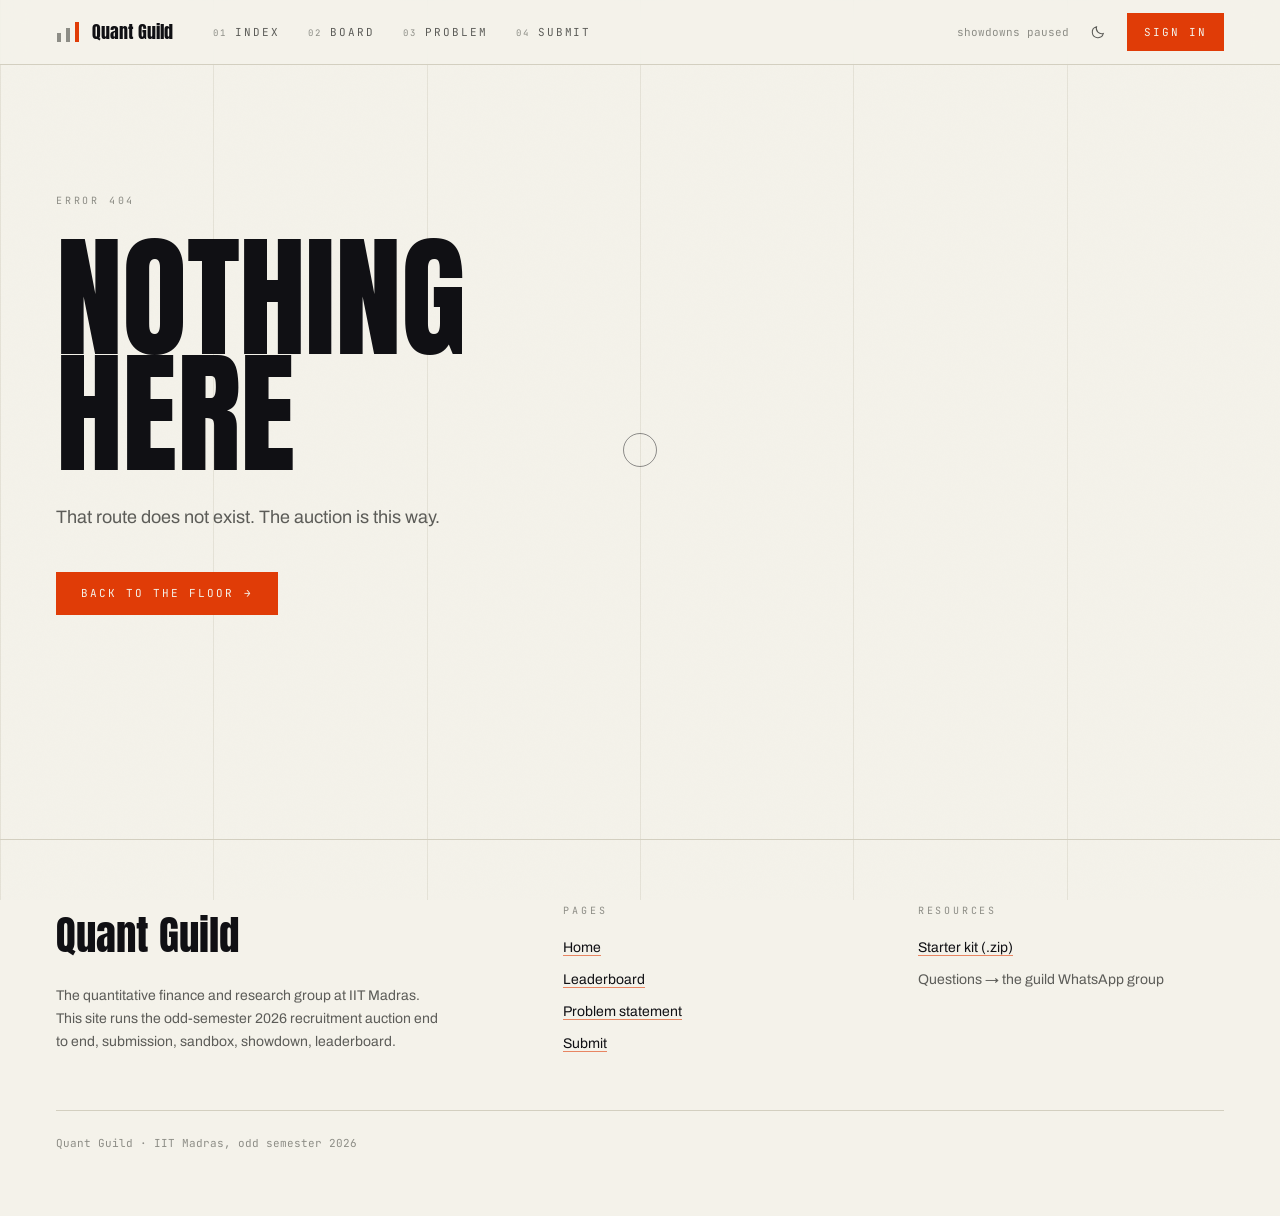
==== commit 83fe1d6f: "docs: plain punctuation everywhere, no long dashes Swept every tracked text file: em dashes, en dash" ====
--- a/index.html
+++ b/index.html
@@ -45,7 +45,7 @@
         <p class="d3 font-display">Quant&nbsp;Guild</p>
         <p class="mt-5 max-w-sm text-sm leading-relaxed text-ink-2">
           The quantitative finance and research group at IIT Madras. This site runs the
-          odd-semester 2026 recruitment auction end to end — submission, sandbox, showdown,
+          odd-semester 2026 recruitment auction end to end, submission, sandbox, showdown,
           leaderboard.
         </p>
       </div>
@@ -70,8 +70,8 @@
     </div>
 
     <div class="hair mt-14 flex flex-col gap-2 pt-6 font-mono text-[11px] text-ink-3 sm:flex-row sm:items-center sm:justify-between">
-      <p>Quant Guild · IIT Madras — odd semester 2026</p>
-      <p data-footer-status>—</p>
+      <p>Quant Guild · IIT Madras, odd semester 2026</p>
+      <p data-footer-status>, </p>
     </div>
   </div>
 </footer>
